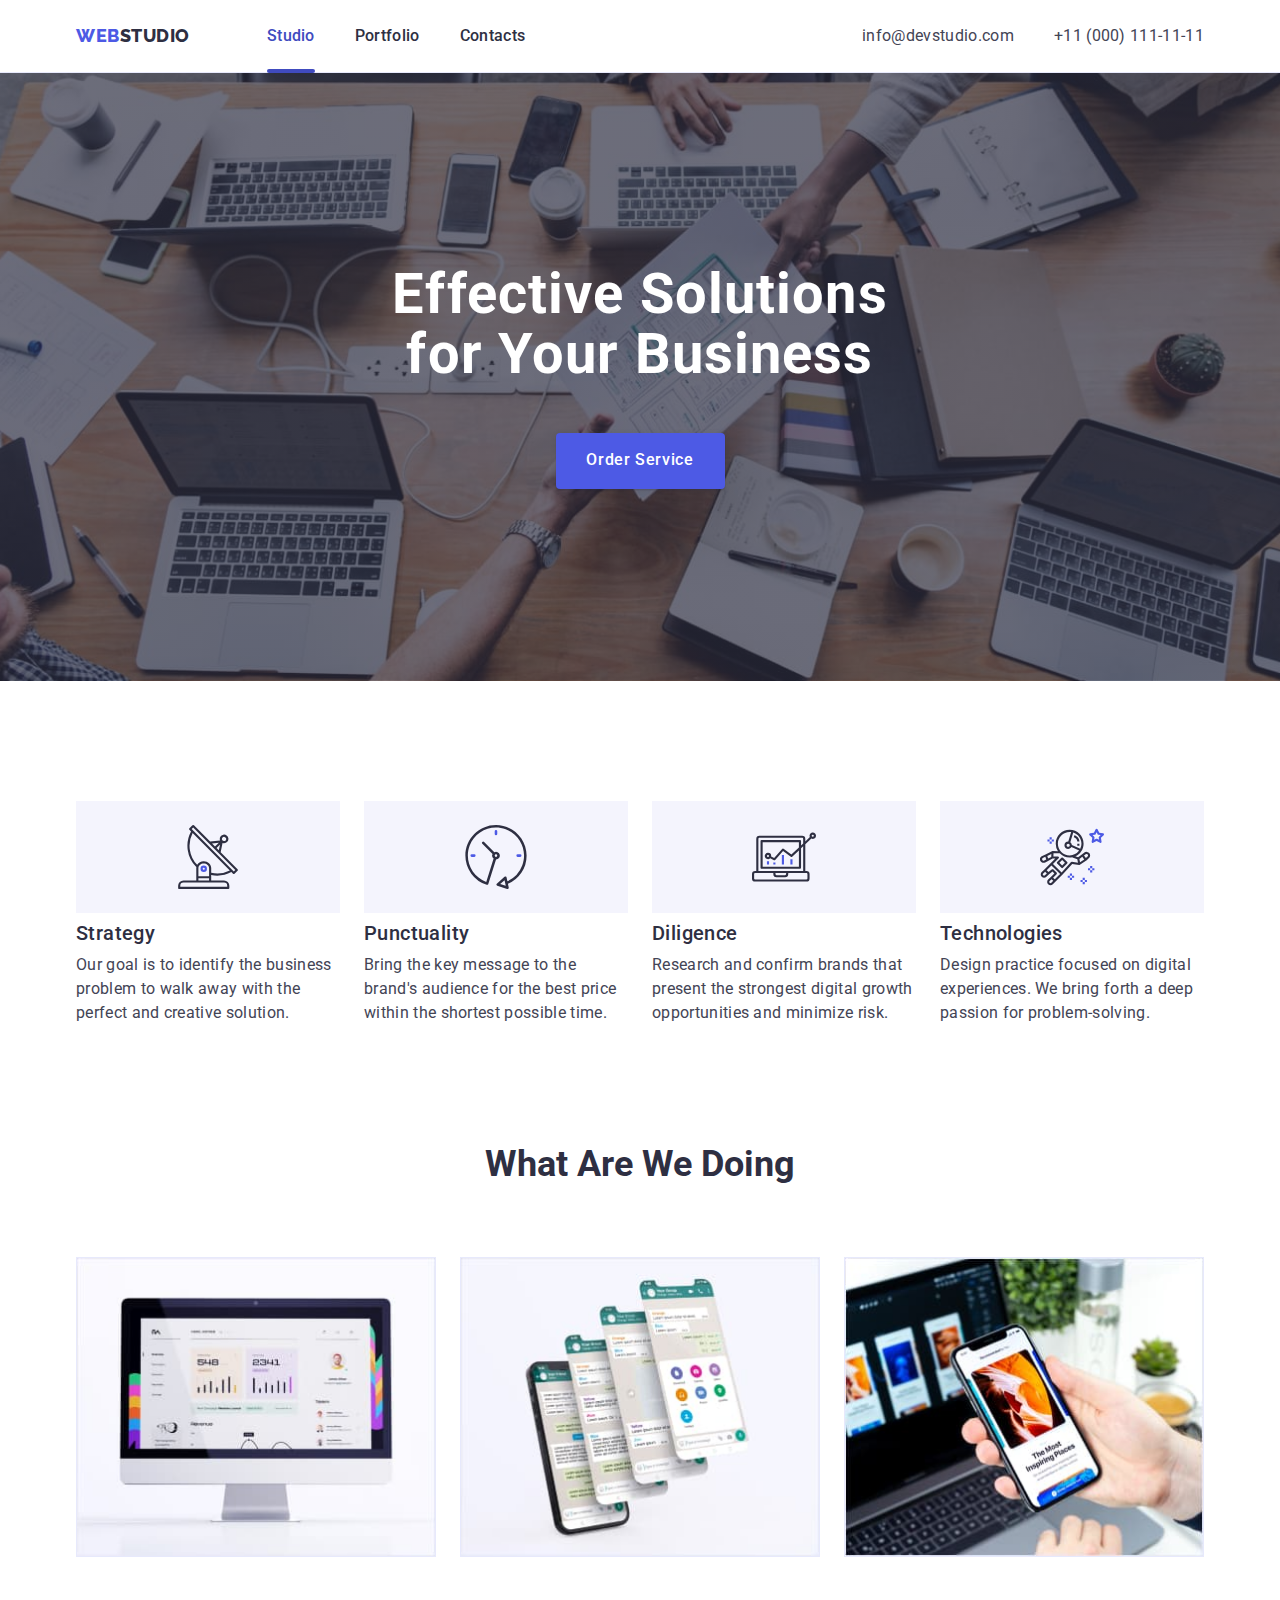
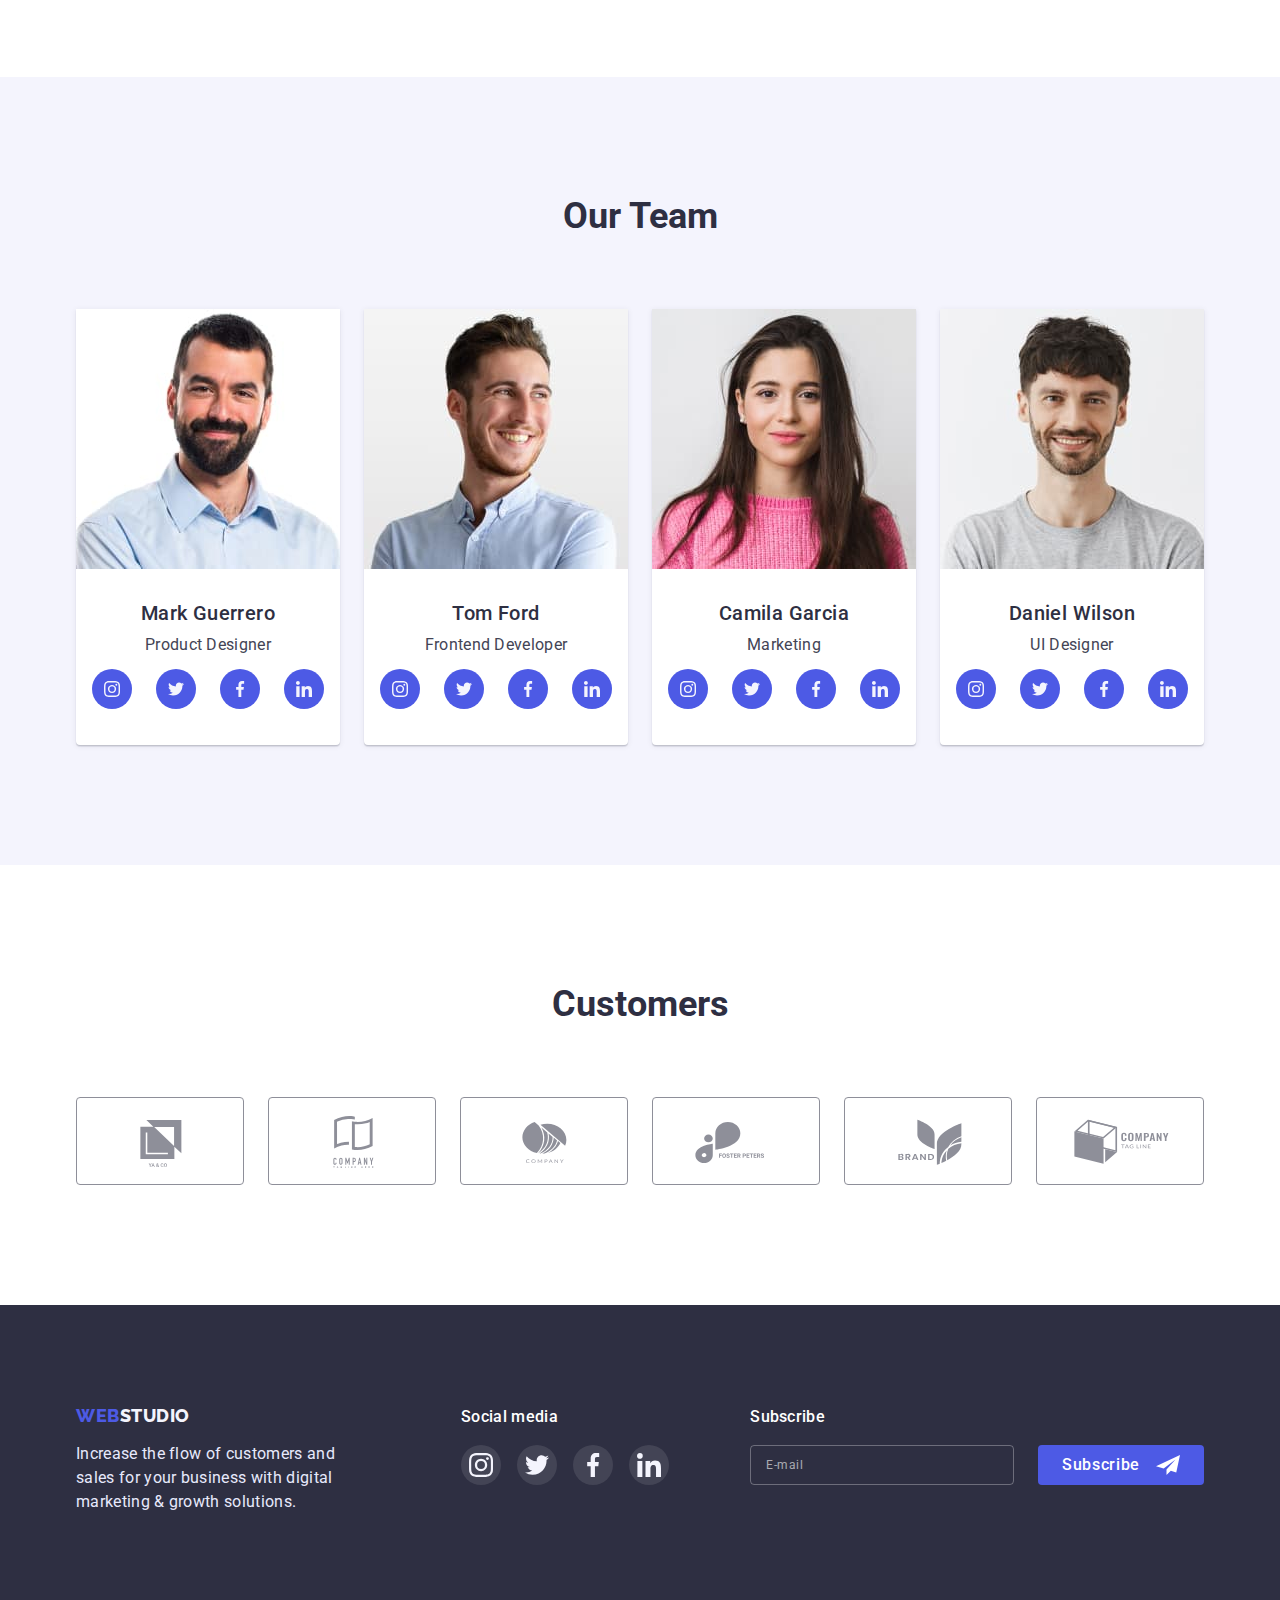
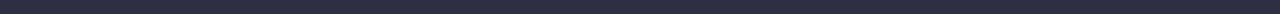
==== index.html @ 6143b308 "Media" ====
<!DOCTYPE html>
<html lang="en">
  <head>
    <meta charset="UTF-8" />
    <meta http-equiv="X-UA-Compatible" content="IE=edge" />
    <meta name="viewport" content="width=device-width, initial-scale=1.0" />
    <title>Web Studio</title>
    <link rel="preconnect" href="https://fonts.googleapis.com" />
    <link rel="preconnect" href="https://fonts.gstatic.com" crossorigin />
    <link
      href="https://fonts.googleapis.com/css2?family=Raleway:wght@800&family=Roboto:wght@400;500;700;900&display=swap"
      rel="stylesheet"
    />
    <link
      rel="stylesheet"
      href="https://cdnjs.cloudflare.com/ajax/libs/modern-normalize/1.1.0/modern-normalize.min.css"
    />
    <link rel="stylesheet" href="./css/styles.css" />
  </head>
  <body>
    <!-- Header -->

    <header class="header-page">
      <div class="container main-nav">
        <nav class="main-nav">
          <a href="./index.html" class="logo"><span>web</span>studio</a>
          <ul class="site-nav list">
            <li class="list-item">
              <a href="./index.html" class="header-link link active">Studio</a>
            </li>
            <li class="list-item">
              <a href="./portfolio.html" class="header-link link">Portfolio</a>
            </li>
            <li class="list-item">
              <a href="" class="header-link link">Contacts</a>
            </li>
          </ul>
        </nav>

        <ul class="contacts list">
          <li class="list-item">
            <a href="mailto:info@devstudio.com" class="contacts-link link">
              info@devstudio.com</a
            >
          </li>
          <li class="list-item">
            <a href="tel:+110001111111" class="contacts-link link"
              >+11 (000) 111-11-11</a
            >
          </li>
        </ul>
      </div>
    </header>

    <!-- Main -->

    <main>
      <!-- Hero -->

      <section class="hero overlay">
        <h1 class="hero-title">Effective Solutions for Your Business</h1>
        <button type="button" class="button primary" data-modal-open>
          Order Service
        </button>
      </section>

      <!-- Benefits -->

      <section class="section">
        <div class="container">
          <h2 class="visually-hidden">Benefits</h2>

          <ul class="card-set list">
            <li class="card-item">
              <div class="benefits-icon">
                <svg width="64" height="64">
                  <use href="./images/icons.svg#icon-antenna"></use>
                </svg>
              </div>
              <h3 class="list-title">Strategy</h3>
              <p class="benefits-text">
                Our goal is to identify the business problem to walk away with
                the perfect and creative solution.
              </p>
            </li>
            <li class="card-item">
              <div class="benefits-icon">
                <svg width="64" height="64">
                  <use href="./images/icons.svg#icon-clock"></use>
                </svg>
              </div>
              <h3 class="list-title">Punctuality</h3>
              <p class="benefits-text">
                Bring the key message to the brand's audience for the best price
                within the shortest possible time.
              </p>
            </li>
            <li class="card-item">
              <div class="benefits-icon">
                <svg width="64" height="64">
                  <use href="./images/icons.svg#icon-diagram"></use>
                </svg>
              </div>
              <h3 class="list-title">Diligence</h3>
              <p class="benefits-text">
                Research and confirm brands that present the strongest digital
                growth opportunities and minimize risk.
              </p>
            </li>
            <li class="card-item">
              <div class="benefits-icon">
                <svg width="64" height="64">
                  <use href="./images/icons.svg#icon-astronaut"></use>
                </svg>
              </div>
              <h3 class="list-title">Technologies</h3>
              <p class="benefits-text">
                Design practice focused on digital experiences. We bring forth a
                deep passion for problem-solving.
              </p>
            </li>
          </ul>
        </div>
      </section>

      <!-- What are we doing -->

      <section class="section no-padding">
        <div class="container">
          <h2 class="section-title">What are we doing</h2>
          <ul class="card-set list">
            <li class="card-item work-item">
              <img src="./images/computer.jpg" alt="computer" width="360" />
            </li>
            <li class="card-item work-item">
              <img src="./images/phone.jpg" alt="phone" width="360" />
            </li>
            <li class="card-item work-item">
              <img
                src="./images/computer-phone.jpg"
                alt="hand are holding the phone"
                width="360"
              />
            </li>
          </ul>
        </div>
      </section>

      <!-- Our team -->

      <section class="section team-background">
        <div class="container">
          <h2 class="section-title">Our Team</h2>

          <ul class="team-list card-set list">
            <li class="team-item card-item">
              <img
                src="./images/mark-guerrero.jpg"
                alt="Product designer Mark Guerrero"
                width="264"
              />
              <div class="team-card-discription">
                <h3 class="list-title">Mark Guerrero</h3>
                <p class="team-text">Product Designer</p>
                <ul class="socials list">
                  <li class="socials-list team-socials-list">
                    <a
                      href=""
                      class="social-link team-socials-link"
                      aria-label="Instagram"
                      rel="noopener noreferrer nofollow"
                      target="_blank"
                    >
                      <svg width="16" height="16">
                        <use href="./images/icons.svg#icon-instagram"></use>
                      </svg>
                    </a>
                  </li>
                  <li class="socials-list team-socials-list">
                    <a
                      href=""
                      class="social-link team-socials-link"
                      aria-label="Twitter"
                      rel="noopener noreferrer nofollow"
                      target="_blank"
                    >
                      <svg width="16" height="16">
                        <use href="./images/icons.svg#icon-twitter"></use>
                      </svg>
                    </a>
                  </li>
                  <li class="socials-list team-socials-list">
                    <a
                      href=""
                      class="social-link team-socials-link"
                      aria-label="Facebook"
                      rel="noopener noreferrer nofollow"
                      target="_blank"
                    >
                      <svg width="16" height="16">
                        <use href="./images/icons.svg#icon-facebook"></use>
                      </svg>
                    </a>
                  </li>
                  <li class="socials-list team-socials-list">
                    <a
                      href=""
                      class="social-link team-socials-link"
                      aria-label="Linkedin"
                      rel="noopener noreferrer nofollow"
                      target="_blank"
                    >
                      <svg width="16" height="16">
                        <use href="./images/icons.svg#icon-linkedin"></use>
                      </svg>
                    </a>
                  </li>
                </ul>
              </div>
            </li>
            <li class="team-item card-item">
              <img
                src="./images/tom-ford.jpg"
                alt="Frontend Developer Tom Ford"
                width="264"
              />
              <div class="team-card-discription">
                <h3 class="list-title">Tom Ford</h3>
                <p class="team-text">Frontend Developer</p>
                <ul class="socials list">
                  <li class="socials-list team-socials-list">
                    <a
                      href=""
                      class="social-link team-socials-link"
                      aria-label="Instagram"
                      rel="noopener noreferrer nofollow"
                      target="_blank"
                    >
                      <svg width="16" height="16">
                        <use href="./images/icons.svg#icon-instagram"></use>
                      </svg>
                    </a>
                  </li>
                  <li class="socials-list team-socials-list">
                    <a
                      href=""
                      class="social-link team-socials-link"
                      aria-label="Twitter"
                      rel="noopener noreferrer nofollow"
                      target="_blank"
                    >
                      <svg width="16" height="16">
                        <use href="./images/icons.svg#icon-twitter"></use>
                      </svg>
                    </a>
                  </li>
                  <li class="socials-list team-socials-list">
                    <a
                      href=""
                      class="social-link team-socials-link"
                      aria-label="Facebook"
                      rel="noopener noreferrer nofollow"
                      target="_blank"
                    >
                      <svg width="16" height="16">
                        <use href="./images/icons.svg#icon-facebook"></use>
                      </svg>
                    </a>
                  </li>
                  <li class="socials-list team-socials-list">
                    <a
                      href=""
                      class="social-link team-socials-link"
                      aria-label="Linkedin"
                      rel="noopener noreferrer nofollow"
                      target="_blank"
                    >
                      <svg width="16" height="16">
                        <use href="./images/icons.svg#icon-linkedin"></use>
                      </svg>
                    </a>
                  </li>
                </ul>
              </div>
            </li>
            <li class="team-item card-item">
              <img
                src="./images/camila-garcia.jpg"
                alt="Marketing Camila Garcia"
                width="264"
              />
              <div class="team-card-discription">
                <h3 class="list-title">Camila Garcia</h3>
                <p class="team-text">Marketing</p>
                <ul class="socials list">
                  <li class="socials-list team-socials-list">
                    <a
                      href=""
                      class="social-link team-socials-link"
                      aria-label="Instagram"
                      rel="noopener noreferrer nofollow"
                      target="_blank"
                    >
                      <svg width="16" height="16">
                        <use href="./images/icons.svg#icon-instagram"></use>
                      </svg>
                    </a>
                  </li>
                  <li class="socials-list team-socials-list">
                    <a
                      href=""
                      class="social-link team-socials-link"
                      aria-label="Twitter"
                      rel="noopener noreferrer nofollow"
                      target="_blank"
                    >
                      <svg width="16" height="16">
                        <use href="./images/icons.svg#icon-twitter"></use>
                      </svg>
                    </a>
                  </li>
                  <li class="socials-list team-socials-list">
                    <a
                      href=""
                      class="social-link team-socials-link"
                      aria-label="Facebook"
                      rel="noopener noreferrer nofollow"
                      target="_blank"
                    >
                      <svg width="16" height="16">
                        <use href="./images/icons.svg#icon-facebook"></use>
                      </svg>
                    </a>
                  </li>
                  <li class="socials-list team-socials-list">
                    <a
                      href=""
                      class="social-link team-socials-link"
                      aria-label="Linkedin"
                      rel="noopener noreferrer nofollow"
                      target="_blank"
                    >
                      <svg width="16" height="16">
                        <use href="./images/icons.svg#icon-linkedin"></use>
                      </svg>
                    </a>
                  </li>
                </ul>
              </div>
            </li>
            <li class="team-item card-item">
              <img
                src="./images/daniel-wilson.jpg"
                alt="UI Designer Daniel Wilson"
                width="264"
              />
              <div class="team-card-discription">
                <h3 class="list-title">Daniel Wilson</h3>
                <p class="team-text">UI Designer</p>
                <ul class="socials list">
                  <li class="socials-list team-socials-list">
                    <a
                      href=""
                      class="social-link team-socials-link"
                      aria-label="Instagram"
                      rel="noopener noreferrer nofollow"
                      target="_blank"
                    >
                      <svg width="16" height="16">
                        <use href="./images/icons.svg#icon-instagram"></use>
                      </svg>
                    </a>
                  </li>
                  <li class="socials-list team-socials-list">
                    <a
                      href=""
                      class="social-link team-socials-link"
                      aria-label="Twitter"
                      rel="noopener noreferrer nofollow"
                      target="_blank"
                    >
                      <svg width="16" height="16">
                        <use href="./images/icons.svg#icon-twitter"></use>
                      </svg>
                    </a>
                  </li>
                  <li class="socials-list team-socials-list">
                    <a
                      href=""
                      class="social-link team-socials-link"
                      aria-label="Facebook"
                      rel="noopener noreferrer nofollow"
                      target="_blank"
                    >
                      <svg width="16" height="16">
                        <use href="./images/icons.svg#icon-facebook"></use>
                      </svg>
                    </a>
                  </li>
                  <li class="socials-list team-socials-list">
                    <a
                      href=""
                      class="social-link team-socials-link"
                      aria-label="Linkedin"
                      rel="noopener noreferrer nofollow"
                      target="_blank"
                    >
                      <svg width="16" height="16">
                        <use href="./images/icons.svg#icon-linkedin"></use>
                      </svg>
                    </a>
                  </li>
                </ul>
              </div>
            </li>
          </ul>
        </div>
      </section>
    </main>

    <!-- Customers -->

    <section class="section">
      <div class="container">
        <h2 class="section-title">Customers</h2>
        <ul class="card-set list">
          <li class="customers-list card-item">
            <a
              href=""
              class="customers-link"
              aria-label="Client1"
              rel="noopener noreferrer nofollow"
              target="_blank"
            >
              <svg width="104" height="56" class="customers-icon">
                <use href="./images/icons.svg#icon-logo1"></use>
              </svg>
            </a>
          </li>
          <li class="customers-list card-item">
            <a
              href=""
              class="customers-link"
              aria-label="Client2"
              rel="noopener noreferrer nofollow"
              target="_blank"
            >
              <svg width="104" height="56" class="customers-icon">
                <use href="./images/icons.svg#icon-logo2"></use>
              </svg>
            </a>
          </li>
          <li class="customers-list card-item">
            <a
              href=""
              class="customers-link"
              aria-label="Client3"
              rel="noopener noreferrer nofollow"
              target="_blank"
            >
              <svg width="104" height="56" class="customers-icon">
                <use href="./images/icons.svg#icon-logo3"></use>
              </svg>
            </a>
          </li>
          <li class="customers-list card-item">
            <a
              href=""
              class="customers-link"
              aria-label="Client4"
              rel="noopener noreferrer nofollow"
              target="_blank"
            >
              <svg width="104" height="56" class="customers-icon">
                <use href="./images/icons.svg#icon-logo4"></use>
              </svg>
            </a>
          </li>
          <li class="customers-list card-item">
            <a
              href=""
              class="customers-link"
              aria-label="Client5"
              rel="noopener noreferrer nofollow"
              target="_blank"
            >
              <svg width="104" height="56" class="customers-icon">
                <use href="./images/icons.svg#icon-logo5"></use>
              </svg>
            </a>
          </li>
          <li class="customers-list card-item">
            <a
              href=""
              class="customers-link"
              aria-label="Client6"
              rel="noopener noreferrer nofollow"
              target="_blank"
            >
              <svg width="104" height="56" class="customers-icon">
                <use href="./images/icons.svg#icon-logo6"></use>
              </svg>
            </a>
          </li>
        </ul>
      </div>
    </section>

    <!-- Footer -->
    <footer class="footer background">
      <div class="container footer-container">
        <div class="footer-logo">
          <a href="./index.html" class="logo"><span>web</span>studio</a>

          <p class="footer-logo-text">
            Increase the flow of customers and sales for your business with
            digital marketing &amp; growth solutions.
          </p>
        </div>
        <div class="footer-socials">
          <p class="footer-title">Social media</p>
          <ul class="socials list">
            <li class="footer-socials-list">
              <a
                href=""
                class="social-link footer-socials-link"
                aria-label="Instagram"
                rel="noopener noreferrer nofollow"
                target="_blank"
              >
                <svg width="24" height="24">
                  <use href="./images/icons.svg#icon-instagram"></use>
                </svg>
              </a>
            </li>
            <li class="footer-socials-list">
              <a
                href=""
                class="social-link footer-socials-link"
                aria-label="Twitter"
                rel="noopener noreferrer nofollow"
                target="_blank"
              >
                <svg width="24" height="24">
                  <use href="./images/icons.svg#icon-twitter"></use>
                </svg>
              </a>
            </li>
            <li class="footer-socials-list">
              <a
                href=""
                class="social-link footer-socials-link"
                aria-label="Facebook"
                rel="noopener noreferrer nofollow"
                target="_blank"
              >
                <svg width="24" height="24">
                  <use href="./images/icons.svg#icon-facebook"></use>
                </svg>
              </a>
            </li>
            <li class="footer-socials-list">
              <a
                href=""
                class="social-link footer-socials-link"
                aria-label="Linkedin"
                rel="noopener noreferrer nofollow"
                target="_blank"
              >
                <svg width="24" height="24">
                  <use href="./images/icons.svg#icon-linkedin"></use>
                </svg>
              </a>
            </li>
          </ul>
        </div>

        <form class="footer-form" autocomplete="off">
          <p class="footer-title">Subscribe</p>

          <div class="footer-form-wrap">
            <label class="footer-form-label">
              <input
                type="email"
                name="user_email"
                class="footer-form-input"
                required
                placeholder=" "
              />
              <span class="footer-form-desc">E-mail</span>
            </label>

            <button type="submit" class="footer-form-btn button">
              Subscribe
              <svg class="footer-form-btn-icon" width="24" height="24">
                <use href="./images/icons.svg#icon-plane"></use>
              </svg>
            </button>
          </div>
        </form>
      </div>
    </footer>

    <!-- Backdrop -->
    <div class="backdrop is-hidden" data-modal>
      <div class="modal">
        <button type="button" class="close-btn" data-modal-close>
          <svg class="close-btn-icon" width="8" height="8">
            <use href="./images/icons.svg#icon-close-btn"></use>
          </svg>
        </button>
        <form class="modal-form" autocomplete="off">
          <p class="modal-form-text">
            Leave your contacts and we will call you back
          </p>

          <label class="modal-form-field">
            <span class="modal-form-input-label">Name</span>
            <span class="modal-form-input-wrap">
              <input
                type="text"
                name="user_name"
                class="modal-form-input"
                required
                minlength="2"
              />
              <svg class="modal-form-input-icon" width="18" height="18">
                <use href="./images/icons.svg#icon-person"></use>
              </svg>
            </span>
          </label>

          <label class="modal-form-field">
            <span class="modal-form-input-label">Phone</span>
            <span class="modal-form-input-wrap">
              <input
                type="tel"
                name="user_phone"
                class="modal-form-input"
                required
                pattern="[0-9]{3}-[0-9]{3}-[0-9]{2}-[0-9]{2}"
                title="xxx-xxx-xx-xx"
              />
              <svg class="modal-form-input-icon" width="18" height="24">
                <use href="./images/icons.svg#icon-phone"></use>
              </svg>
            </span>
          </label>

          <label class="modal-form-field">
            <span class="modal-form-input-label">Email</span>
            <span class="modal-form-input-wrap">
              <input
                type="email"
                name="user_email"
                class="modal-form-input"
                required
              />
              <svg class="modal-form-input-icon" width="18" height="24">
                <use href="./images/icons.svg#icon-mail"></use>
              </svg>
            </span>
          </label>

          <label class="modal-form-field">
            <span class="modal-form-input-label">Comment</span>
            <textarea
              name="user_message"
              class="modal-form-message"
              placeholder="Text input"
            ></textarea>
          </label>

          <div class="modal-form-checkbox-wrap">
            <input
              id="user-policy"
              type="checkbox"
              name="user_policy"
              class="modal-form-checkbox visually-hidden"
            />
            <label for="user-policy" class="modal-form-checkbox-label">
              <span class="checkbox-icon-wrap">
                <svg class="checkbox-icon" width="16px" height="16px">
                  <use href="./images/icons.svg#icon-check-mark"></use>
                </svg>
              </span>
              <span class="privacy-text">
                I accept the terms and conditions of the&nbsp;<a
                  href=""
                  class="privacy-link"
                  rel="noopener noreferrer nofollow"
                  target="_blank"
                  >Privacy Policy</a
                >
              </span>
            </label>
          </div>

          <button type="submit" class="modal-form-btn button primary">
            Send
          </button>
        </form>
      </div>
    </div>
    <script src="./js/modal.js"></script>
  </body>
</html>
---- css/styles.css ----
:root {
  --primary-text-color: #434455;
  --navy-blue: #2e2f42;
  --primary-brand: #4d5ae5;
  --color-white: #ffffff;
  --accent-cornflover: #e7e9fc;
  --light-cloud: #f4f4fd;
  --primary-button-hover: #404bbf;
  --color-gray: #8e8f99;
  --card-set-gap: 24px;
  --duration: 250ms;
  --timing-function: cubic-bezier(0.4, 0, 0.2, 1);
}

body {
  color: var(--primary-text-color);
  background-color: var(--color-white);

  font-family: "Roboto", sans-serif;
  font-size: 16px;
  font-weight: 400;
}

/* ----------------Utilities----------------- */

h1,
h2,
h3,
h4,
h5,
h6,
p {
  margin: 0;
}

ul,
ol {
  margin: 0;
  padding-left: 0;
}

img {
  display: block;
  max-width: 100%;
}

.container {
  margin-left: auto;
  margin-right: auto;
  width: 1158px;
  padding-left: 15px;
  padding-right: 15px;
}

.list {
  list-style: none;
}

.visually-hidden {
  position: absolute;
  white-space: nowrap;
  width: 1px;
  height: 1px;
  overflow: hidden;
  border: 0;
  padding: 0;
  clip: rect(0 0 0 0);
  clip-path: inset(50%);
  margin: -1px;
}

.section.no-padding {
  padding-top: 0;
}

.card-set {
  display: flex;
  flex-wrap: wrap;
  margin-left: calc(-1 * var(--card-set-gap));
  margin-top: calc(-1 * var(--card-set-gap));
}

.card-item {
  flex-basis: calc(100% / 4 - var(--card-set-gap));
  margin-left: var(--card-set-gap);
  margin-top: var(--card-set-gap);
}

/* --------------------Button------------------- */

.button {
  color: var(--primary-text-color);
  border: 0;
  border-radius: 4px;

  cursor: pointer;
  font-family: inherit;
  font-size: 16px;
  font-weight: 500;
  line-height: 1.5;
  letter-spacing: 0.04em;
}

.button.primary {
  width: 169px;
  height: 56px;

  color: var(--color-white);
  background-color: var(--primary-brand);
  box-shadow: 0px 1px 6px rgba(46, 47, 66, 0.08),
    0px 1px 1px rgba(46, 47, 66, 0.16), 0px 2px 1px rgba(46, 47, 66, 0.08);

  line-height: 1.18;

  transition: background-color var(--duration) var(--timing-function),
    box-shadow var(--duration) var(--timing-function);
}

.button.primary:hover,
.button.primary:focus {
  background-color: var(--primary-button-hover);
  box-shadow: 0px 4px 4px rgba(0, 0, 0, 0.15);
}

.button.secondary {
  padding: 12px var(--card-set-gap);
  border: 1px solid var(--accent-cornflover);

  color: var(--primary-brand);
  background-color: var(--light-cloud);

  transition-property: border, color, background-color, box-shadow;
  transition-duration: var(--duration);
  transition-timing-function: var(--timing-function);
}

.button.secondary:hover,
.button.secondary:focus {
  border: 1px solid transparent;

  color: var(--color-white);
  background-color: var(--primary-brand);
  box-shadow: 0px 3px 1px rgba(0, 0, 0, 0.1), 0px 2px 1px rgba(0, 0, 0, 0.08),
    0px 2px 2px rgba(0, 0, 0, 0.12);
}

/* -------------------Backdrop / modal--------------------- */

.backdrop.is-hidden {
  opacity: 0;
  pointer-events: none;
  visibility: hidden;
}

.backdrop {
  position: fixed;
  top: 0;
  left: 0;
  width: 100%;
  height: 100%;
  background-color: rgba(46, 47, 66, 0.4);

  opacity: 1;
  transition: opacity var(--duration) var(--timing-function),
    visibility var(--duration) var(--timing-function);
}

.backdrop.is-hidden .modal {
  transform: translate(-50%, -50%) scale(0.8);
}

.modal {
  position: absolute;
  top: 50%;
  left: 50%;

  width: 408px;
  min-height: 584px;
  padding: 72px 24px 24px 24px;

  background: #fcfcfc;
  box-shadow: 0px 1px 1px rgba(0, 0, 0, 0.14), 0px 1px 3px rgba(0, 0, 0, 0.12),
    0px 2px 1px rgba(0, 0, 0, 0.2);
  border-radius: 4px;

  transform: translate(-50%, -50%) scale(1);
  transition: transform var(--duration) var(--timing-function);
}

.close-btn {
  position: absolute;
  top: 24px;
  right: 24px;
  display: flex;
  justify-content: center;
  align-items: center;
  width: 24px;
  height: 24px;
  padding: 0;
  border-radius: 50%;
  background-color: var(--accent-cornflover);
  border: 1px solid rgba(0, 0, 0, 0.1);
  cursor: pointer;

  transition: border-color var(--duration) var(--timing-function),
    background-color var(--duration) var(--timing-function);
}

.close-btn:active,
.close-btn:hover,
.close-btn:focus {
  border-color: var(--primary-button-hover);
  background-color: var(--primary-button-hover);
}

.close-btn:active .close-btn-icon,
.close-btn:hover .close-btn-icon,
.close-btn:focus .close-btn-icon {
  fill: var(--color-white);
}

/* ----------------Modal Form---------------------- */

.modal-form {
  display: flex;
  flex-direction: column;
}

.modal-form-text {
  font-weight: 500;
  line-height: 1.5;
  text-align: center;
  letter-spacing: 0.02em;
  color: var(--navy-blue);
  margin-bottom: 14px;
}

.modal-form-field {
  margin-bottom: 8px;
}

.modal-form-field:last-of-type {
  margin-bottom: 16px;
}

.modal-form-input-label {
  display: block;
  margin-bottom: 4px;

  font-size: 12px;
  line-height: 1.33;
  letter-spacing: 0.04em;
  color: var(--color-gray);
}

.modal-form-input-wrap {
  position: relative;
  display: block;
}

.modal-form-input {
  width: 100%;
  height: 40px;
  font-size: 12px;
  border: 1px solid rgba(33, 33, 33, 0.2);
  color: var(--primary-text-color);
  border-radius: 4px;
  padding-left: 38px;
  padding-right: 19px;
  outline: none;

  transition: border-color var(--duration) var(--timing-function);
}

.modal-form-input:focus {
  border-color: var(--primary-brand);
}

.modal-form-input-icon {
  position: absolute;
  top: 50%;
  left: 19px;
  transform: translateY(-50%);
  fill: var(--navy-blue);

  transition: fill var(--duration) var(--timing-function);
}

.modal-form-input:focus + .modal-form-input-icon {
  fill: var(--primary-brand);
}

.modal-form-message {
  resize: none;
  width: 100%;
  height: 120px;
  font-size: 12px;
  border: 1px solid rgba(33, 33, 33, 0.2);
  border-radius: 4px;
  padding: 8px 16px;
  outline: none;

  transition: border-color var(--duration) var(--timing-function);
}

.modal-form-message:focus {
  border-color: var(--primary-brand);
}

.modal-form-message::placeholder {
  font-size: 12px;
  line-height: 1.33;
  letter-spacing: 0.04em;
  color: rgba(117, 117, 117, 0.5);
}

.modal-form-message:focus::placeholder {
  opacity: 0;
}

.modal-form-checkbox-wrap {
  display: flex;
  align-items: center;
  gap: 6px;

  margin-bottom: 24px;
}

.modal-form-checkbox-label {
  display: flex;
  align-items: center;
  gap: 8px;
}

.modal-form-checkbox:checked + .modal-form-checkbox-label .checkbox-icon {
  opacity: 1;
}

.checkbox-icon-wrap {
  position: relative;
  width: 16px;
  height: 16px;

  display: inline-block;
  border: 1.25px solid #2e2f42;
  border-radius: 2px;
}

.checkbox-icon {
  position: absolute;
  top: 50%;
  left: 50%;
  transform: translate(-50%, -50%);
  cursor: pointer;
  opacity: 0;
  transition: opacity var(--duration) var(--timing-function);
}

.privacy-text {
  font-size: 12px;
  line-height: 1.33;
  letter-spacing: 0.04em;
  color: #757575;
}

.privacy-link {
  color: var(--primary-brand);
}

.modal-form-btn {
  margin: 0 auto;
}

/* ----------------Header--------------------- */

.header-page {
  border-bottom: 1px solid #e7e9fc;
  box-shadow: 0px 2px 1px rgba(46, 47, 66, 0.08),
    0px 1px 1px rgba(46, 47, 66, 0.16), 0px 1px 6px rgba(46, 47, 66, 0.08);
}

.logo {
  margin-right: 77px;

  color: var(--navy-blue);
  font-family: "Raleway", sans-serif;
  font-size: 18px;
  font-weight: 800;
  line-height: 1.33;
  letter-spacing: 0.03em;
  text-transform: uppercase;
  text-decoration: none;
}

.logo span {
  color: var(--primary-brand);
}

/* --------------------Site nav------------------- */

.main-nav {
  display: flex;
  align-items: center;
}

.site-nav {
  display: flex;
}

.list-item:not(:last-child) {
  margin-right: 40px;
}

.header-link {
  display: block;
  padding-top: var(--card-set-gap);
  padding-bottom: var(--card-set-gap);

  color: var(--navy-blue);
  font-weight: 500;
  text-decoration: none;
  line-height: 1.5;
  letter-spacing: 0.02em;

  transition: color var(--duration) var(--timing-function);
}

.header-link.active {
  position: relative;
  color: var(--primary-button-hover);
}

.header-link.active::after {
  content: "";
  display: block;
  position: absolute;
  left: 0;
  bottom: -1px;
  width: 100%;
  height: 4px;
  background: var(--primary-button-hover);
  border-radius: 2px;
}

.header-link:hover,
.header-link:focus {
  color: var(--primary-button-hover);
}

.contacts {
  display: flex;
  margin-left: auto;
}

.contacts-link {
  color: var(--primary-text-color);
  text-decoration: none;
  line-height: 1.5;
  letter-spacing: 0.02em;

  transition: color var(--duration) var(--timing-function);
}

.contacts-link:hover,
.contacts-link:focus {
  color: var(--primary-button-hover);
}

/* ---------------Main-------------------- */

/* ---------------Hero------------------ */

.overlay {
  margin-left: auto;
  margin-right: auto;
  max-width: 1440px;
  background-image: linear-gradient(
      to right,
      rgba(46, 47, 66, 0.7),
      rgba(46, 47, 66, 0.7)
    ),
    url(../images/people-office.jpg);
  background-size: cover;
  background-position: center;
}

.hero {
  text-align: center;
  padding-top: 192px;
  padding-bottom: 192px;
}

.hero-title {
  margin-bottom: 48px;
  margin-left: auto;
  margin-right: auto;

  color: var(--color-white);
  font-weight: 700;
  width: 496px;
  font-size: 56px;
  line-height: 1.07;
  letter-spacing: 0.02em;
}

/* ----------------Section--------------- */

.section {
  padding-top: 120px;
  padding-bottom: 120px;
}

.section-title {
  margin-bottom: 72px;

  color: var(--navy-blue);
  font-weight: 700;
  font-size: 36px;
  line-height: 1.11;
  text-align: center;
  text-transform: capitalize;
}

.list-title {
  margin-bottom: 8px;

  color: var(--navy-blue);
  font-weight: 500;
  font-size: 20px;
  line-height: 1.2;
  letter-spacing: 0.02em;
}

/* -----------------Benefits--------------- */

.benefits-icon {
  display: flex;
  justify-content: center;
  align-items: center;
  margin-bottom: 8px;

  background-color: var(--light-cloud);
  max-width: 100%;
  height: 112px;
}

.benefits-text {
  line-height: 1.5;
  letter-spacing: 0.02em;
}

/* --------------What are we doing---------------- */

.work-item {
  flex-basis: calc(100% / 3 - var(--card-set-gap));
  border: 1px solid #e7e9fc;
}

/* ---------------------Our team--------------------- */

.team-background {
  background-color: var(--light-cloud);
}

.team-item {
  box-shadow: 0px 1px 6px rgba(46, 47, 66, 0.08),
    0px 1px 1px rgba(46, 47, 66, 0.16), 0px 2px 1px rgba(46, 47, 66, 0.08);
  border-radius: 0px 0px 4px 4px;
  background-color: var(--color-white);
}

.team-card-discription {
  padding-top: 32px;
  padding-bottom: 36px;
  text-align: center;
}

.team-text {
  margin-bottom: 12px;
  line-height: 1.5;
  letter-spacing: 0.02em;
}

.socials {
  display: flex;
  justify-content: center;
}

.socials-list:not(:last-child) {
  margin-right: var(--card-set-gap);
}

.social-link {
  display: flex;
  justify-content: center;
  align-items: center;
  width: 40px;
  height: 40px;
  border-radius: 50%;
}

.team-socials-link {
  background-color: var(--primary-brand);

  transition: background-color var(--duration) var(--timing-function);
}

.team-socials-link:hover,
.team-socials-link:focus {
  background-color: var(--primary-button-hover);
}

/* -----------------Customers---------------- */

.customers-list {
  flex-basis: calc(100% / 6 - var(--card-set-gap));
}

.customers-link {
  display: flex;
  justify-content: center;
  align-items: center;
  height: 88px;
  border: 1px solid var(--color-gray);
  border-radius: 4px;
  color: var(--color-gray);

  transition: border-color var(--duration) var(--timing-function);
}

.customers-icon {
  fill: currentColor;

  transition: fill var(--duration) var(--timing-function);
}

.customers-link:hover,
.customers-link:focus {
  border-color: var(--primary-brand);
}

.customers-link:hover .customers-icon,
.customers-link:focus .customers-icon {
  fill: var(--primary-brand);
}

/* ----------------Footer-------------------- */

.footer {
  padding-top: 100px;
  padding-bottom: 100px;
}

.footer-container {
  display: flex;
  justify-content: space-between;
}

.footer.background {
  background-color: var(--navy-blue);
}

.footer .logo {
  display: inline-block;
  margin-bottom: 16px;
  margin-right: 0;

  color: var(--light-cloud);
  line-height: 1.17;
  text-decoration: none;
}

.footer-logo-text {
  color: var(--accent-cornflover);
  width: 264px;
  line-height: 1.5;
  letter-spacing: 0.02em;
}

/* --------------Footer social media---------------- */

.footer-socials {
  margin-right: 80px;
}

.footer-logo {
  margin-right: 120px;
}

.footer-title {
  font-weight: 500;
  line-height: 1.5;
  letter-spacing: 0.02em;
  color: var(--color-white);
  margin-bottom: 16px;
}

.footer-socials-list:not(:last-child) {
  margin-right: 16px;
}

.footer-socials-link {
  background-color: rgba(255, 255, 255, 0.1);

  transition: background-color var(--duration) var(--timing-function);
}

.footer-socials-link:hover,
.footer-socials-link:focus {
  background-color: #31d0aa;
}

/* ---------------Footer form-------------- */

.footer-form-wrap {
  display: flex;
  gap: var(--card-set-gap);
}

.footer-form-input {
  width: 264px;
  height: 40px;
  font-size: 12px;
  padding: 8px 16px;
  border: 1px solid rgba(255, 255, 255, 0.3);
  background-color: transparent;
  border-radius: 4px;
  color: var(--color-white);
}

.footer-form-label {
  position: relative;
}

.footer-form-desc {
  position: absolute;
  top: 50%;
  left: 16px;
  transform: translateY(-50%);
  font-size: 12px;
  line-height: 2;
  letter-spacing: 0.04em;
  color: rgba(255, 255, 255, 0.6);
  cursor: text;

  transition: opacity var(--duration) var(--timing-function);
}

.footer-form-input:focus + .footer-form-desc,
.footer-form-input:not(:placeholder-shown) + .footer-form-desc {
  opacity: 0;
}

.footer-form-btn {
  display: flex;
  align-items: center;
  gap: 16px;

  background-color: var(--primary-brand);
  color: var(--color-white);
  padding: 8px 24px;
}

/* ------------------Portfolio--------------------- */

.portfolio-section {
  padding-top: 96px;
  padding-bottom: 120px;
}

/* -----------------------Filters------------------ */

.filters {
  display: flex;
  justify-content: center;
  margin-bottom: 72px;
}

.filters-item:not(:last-child) {
  margin-right: var(--card-set-gap);
}

/* --------------------Portfolio cards-------------- */

.portfolio-card-item {
  flex-basis: calc(100% / 3 - var(--card-set-gap));
}

.card-discription {
  padding-top: 32px;
  padding-bottom: 32px;
  padding-left: 16px;
  padding-right: 16px;
}

.portfolio-card-text {
  line-height: 1.5;
  letter-spacing: 0.02em;
}

.portfolio-card-link {
  display: block;
  color: var(--primary-text-color);
  text-decoration: none;
  box-shadow: 0px 1px 6px rgba(46, 47, 66, 0.08);

  transition: box-shadow var(--duration) var(--timing-function);
}

.portfolio-card-link:hover,
.portfolio-card-link:focus {
  box-shadow: 0px 1px 6px rgba(46, 47, 66, 0.08),
    0px 1px 1px rgba(46, 47, 66, 0.16), 0px 2px 1px rgba(46, 47, 66, 0.08);
}

/* -----------------Card overlay------------------ */

.portfolio-thumb {
  position: relative;
  overflow: hidden;
}

.portfolio-thumb-text {
  line-height: 1.5;
  letter-spacing: 0.02em;
  color: var(--light-cloud);
}

.product-overlay {
  position: absolute;
  top: 0;
  left: 0;

  width: 100%;
  height: 100%;
  padding-top: 40px;
  padding-left: 32px;
  padding-right: 32px;

  background-color: var(--primary-brand);

  transform: translateY(100%);
  transition: transform var(--duration) var(--timing-function);
}

.portfolio-card-link:hover .product-overlay,
.portfolio-card-link:focus .product-overlay {
  transform: translateY(0);
}

/* ------------------MEDIA-------------------- */
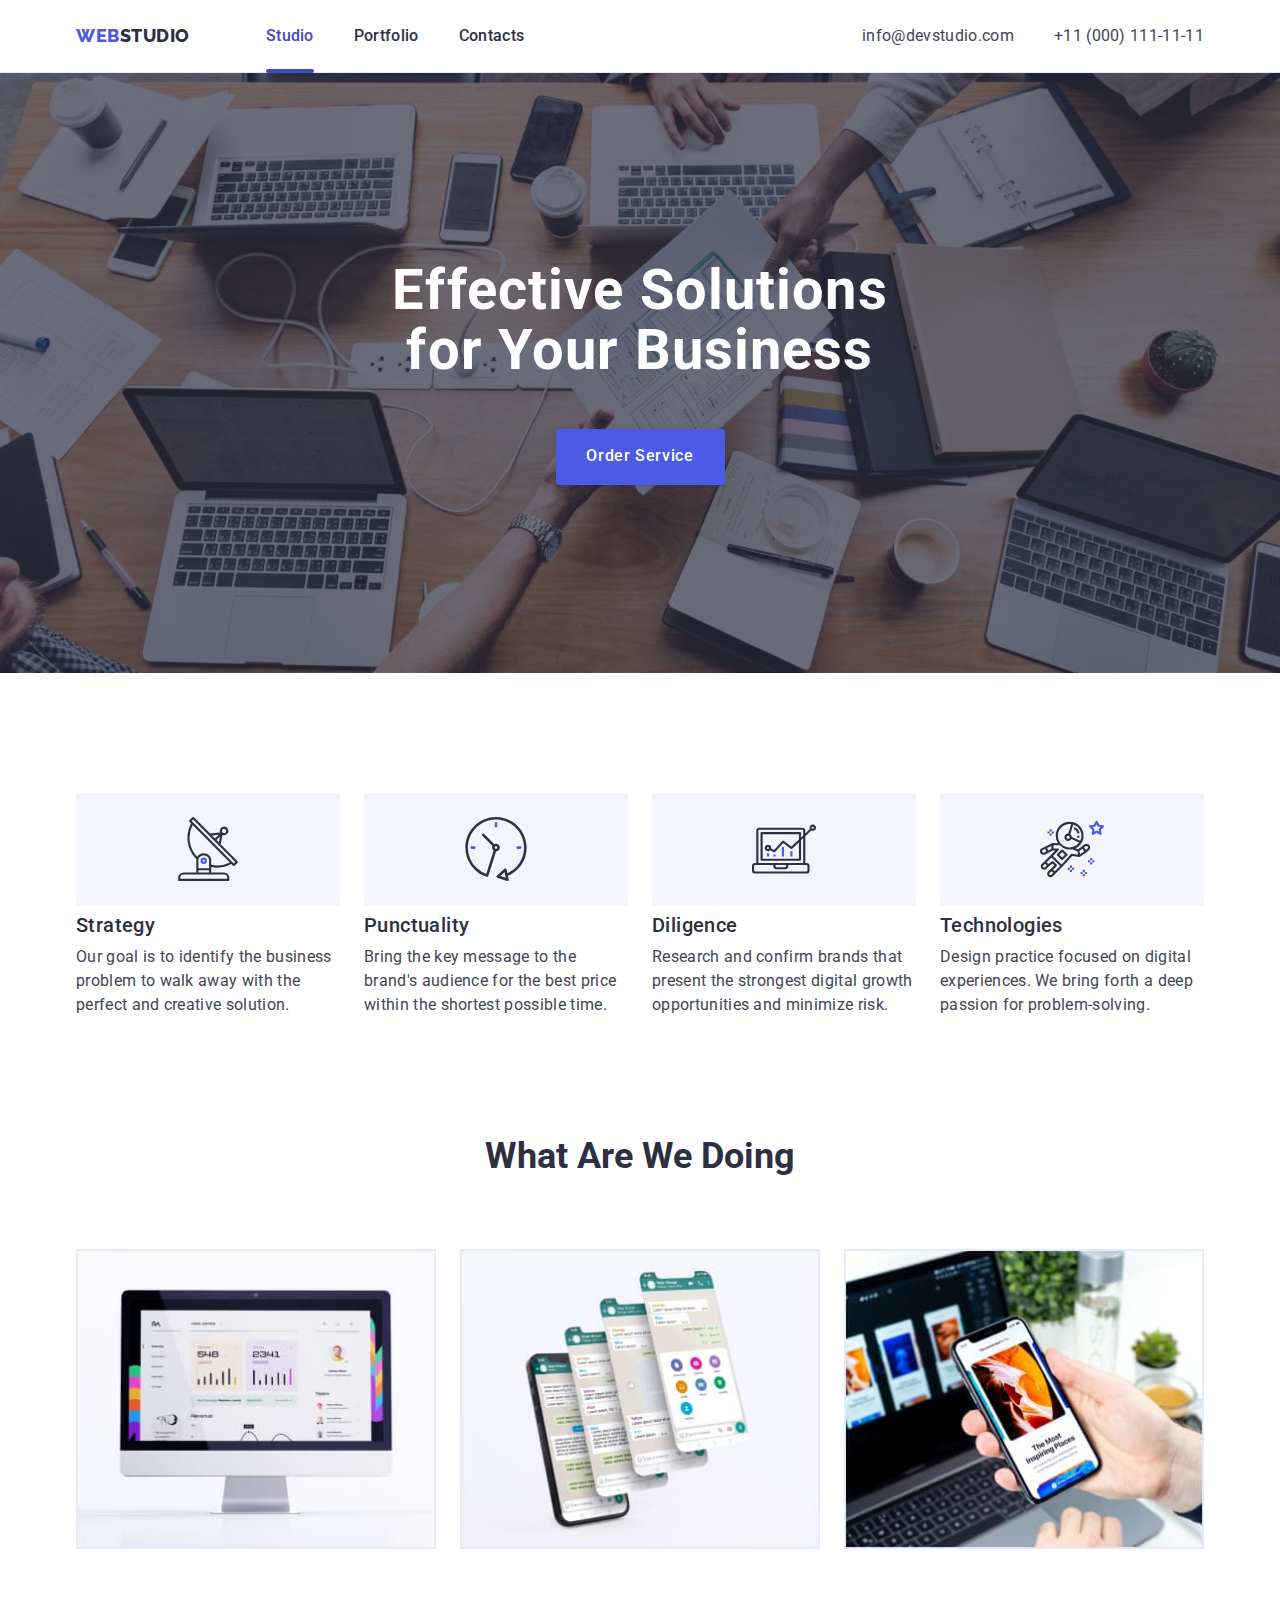
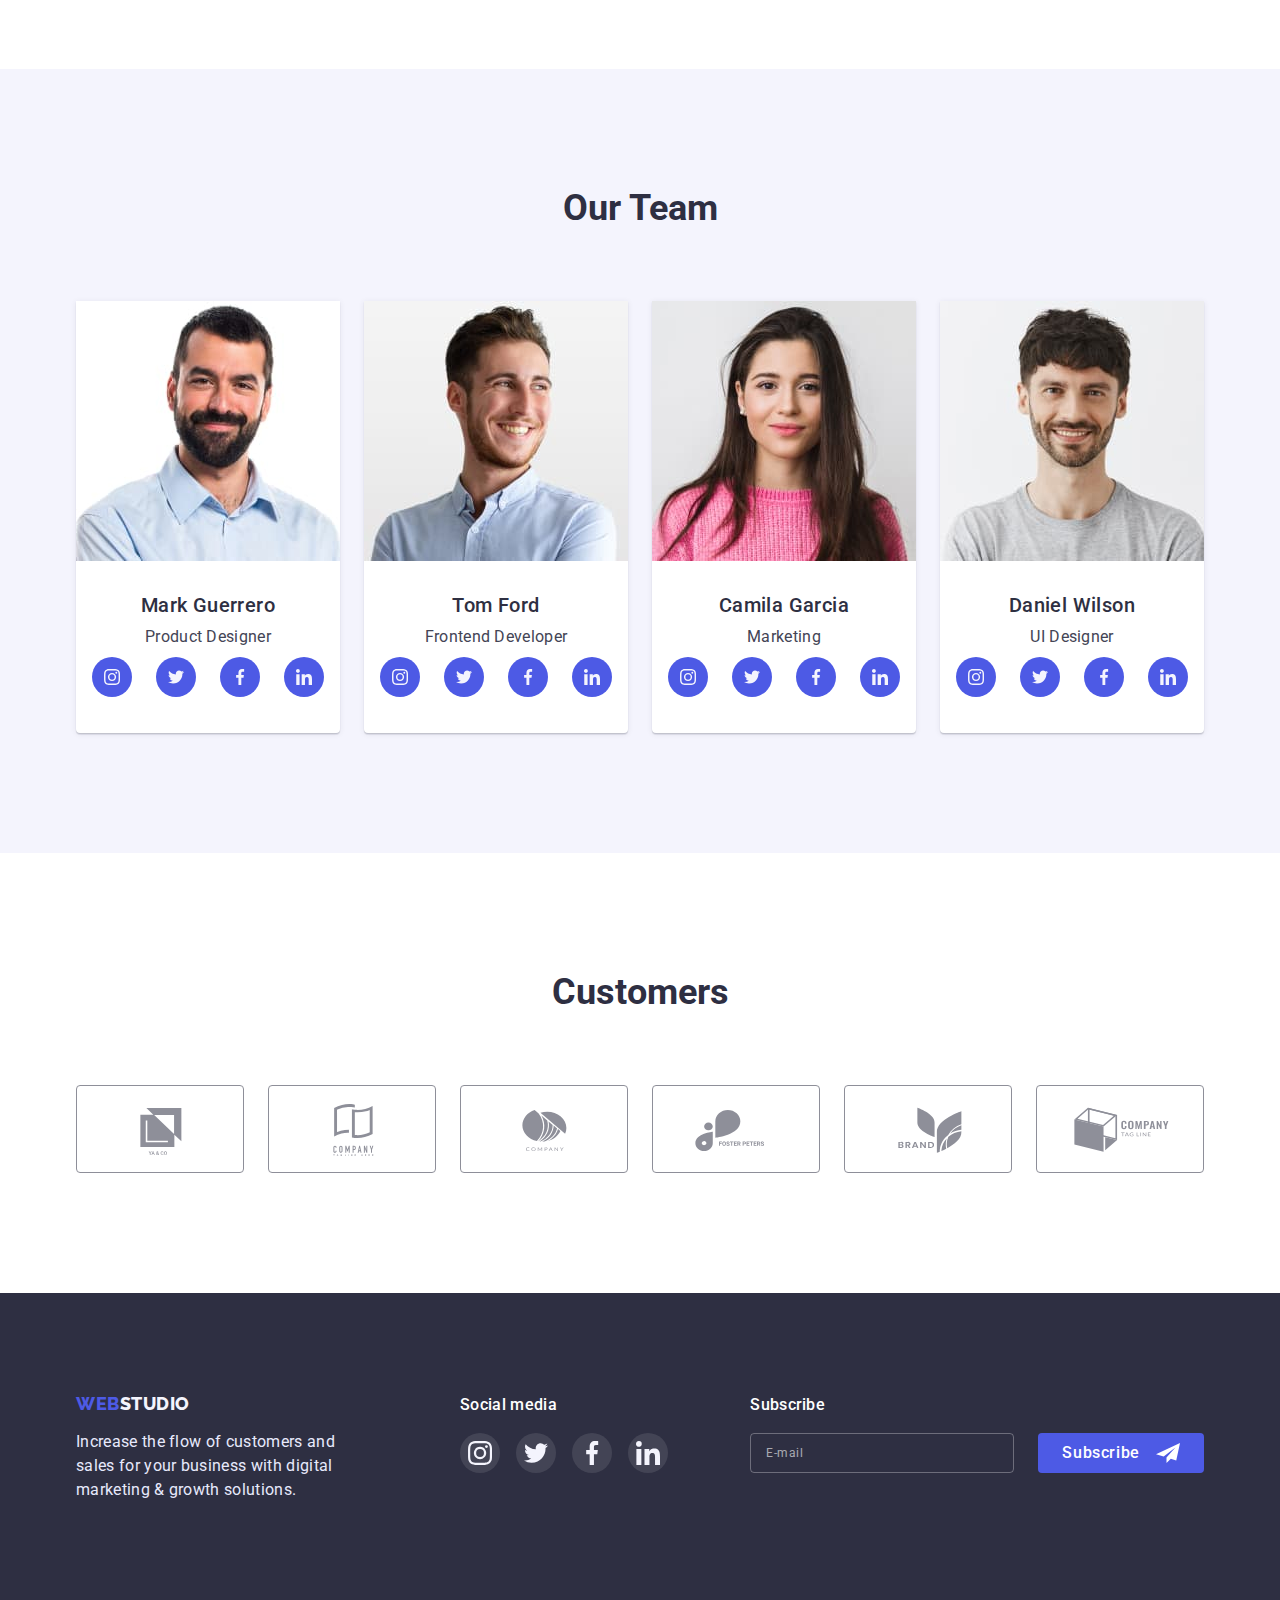
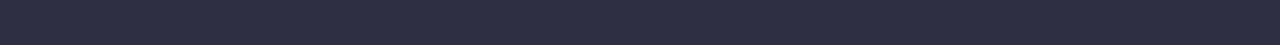
==== commit b02a5c62: "Adaptation" ====
--- a/index.html
+++ b/index.html
@@ -21,9 +21,9 @@
     <!-- Header -->
 
     <header class="header-page">
-      <div class="container main-nav">
+      <div class="container header-container">
         <nav class="main-nav">
-          <a href="./index.html" class="logo"><span>web</span>studio</a>
+          <a href="./index.html" class="logo link"><span>web</span>studio</a>
           <ul class="site-nav list">
             <li class="list-item">
               <a href="./index.html" class="header-link link active">Studio</a>
@@ -36,20 +36,118 @@
             </li>
           </ul>
         </nav>
-
+        <button type="button" class="mobile-menu-open" data-menu-open>
+          <svg class="menu-hamburger" width="32" height="22">
+            <use href="./images/icons.svg#icon-menu-hamburger"></use>
+          </svg>
+        </button>
         <ul class="contacts list">
-          <li class="list-item">
+          <li class="contacts-item">
             <a href="mailto:info@devstudio.com" class="contacts-link link">
               info@devstudio.com</a
             >
           </li>
-          <li class="list-item">
+          <li class="contacts-item">
             <a href="tel:+110001111111" class="contacts-link link"
               >+11 (000) 111-11-11</a
             >
           </li>
         </ul>
       </div>
+
+      <!------------------Mobile-menu--------------- -->
+      <div class="mobile-menu" data-menu>
+        <div class="mobile-menu-container">
+          <button type="button" class="close-btn" data-menu-close>
+            <svg class="close-btn-icon" width="8" height="8">
+              <use href="./images/icons.svg#icon-close-btn"></use>
+            </svg>
+          </button>
+          <nav class="mobile-menu-nav">
+            <ul class="mobile-menu-list list">
+              <li class="mobile-menu-item">
+                <a href="./index.html" class="mobile-menu-link link active"
+                  >Studio</a
+                >
+              </li>
+              <li class="mobile-menu-item">
+                <a href="./portfolio.html" class="mobile-menu-link link"
+                  >Portfolio</a
+                >
+              </li>
+              <li class="mobile-menu-item">
+                <a href="" class="mobile-menu-link link">Contacts</a>
+              </li>
+            </ul>
+          </nav>
+          <ul class="mobile-menu-contacts list">
+            <li class="mobile-menu-contacts-item">
+              <a href="tel:+110001111111" class="mobile-menu-tel link"
+                >+11 (000) 111-11-11</a
+              >
+            </li>
+            <li class="mobile-menu-contacts-item">
+              <a href="mailto:info@devstudio.com" class="mobile-menu-mail link">
+                info@devstudio.com</a
+              >
+            </li>
+          </ul>
+          <ul class="mobile-menu-socials list">
+            <li class="mobile-menu-socials-list">
+              <a
+                href=""
+                class="social-link icon-social-link"
+                aria-label="Instagram"
+                rel="noopener noreferrer nofollow"
+                target="_blank"
+              >
+                <svg width="16" height="16">
+                  <use href="./images/icons.svg#icon-instagram"></use>
+                </svg>
+              </a>
+            </li>
+            <li class="mobile-menu-socials-list">
+              <a
+                href=""
+                class="social-link icon-social-link"
+                aria-label="Twitter"
+                rel="noopener noreferrer nofollow"
+                target="_blank"
+              >
+                <svg width="16" height="16">
+                  <use href="./images/icons.svg#icon-twitter"></use>
+                </svg>
+              </a>
+            </li>
+            <li class="mobile-menu-socials-list">
+              <a
+                href=""
+                class="social-link icon-social-link"
+                aria-label="Facebook"
+                rel="noopener noreferrer nofollow"
+                target="_blank"
+              >
+                <svg width="16" height="16">
+                  <use href="./images/icons.svg#icon-facebook"></use>
+                </svg>
+              </a>
+            </li>
+            <li class="mobile-menu-socials-list">
+              <a
+                href=""
+                class="social-link icon-social-link"
+                aria-label="Linkedin"
+                rel="noopener noreferrer nofollow"
+                target="_blank"
+              >
+                <svg width="16" height="16">
+                  <use href="./images/icons.svg#icon-linkedin"></use>
+                </svg>
+              </a>
+            </li>
+          </ul>
+        </div>
+      </div>
     </header>
 
     <!-- Main -->
@@ -70,50 +168,50 @@
         <div class="container">
           <h2 class="visually-hidden">Benefits</h2>
 
-          <ul class="card-set list">
-            <li class="card-item">
+          <ul class="benefits-list card-set list">
+            <li class="benefits-item card-item">
               <div class="benefits-icon">
                 <svg width="64" height="64">
                   <use href="./images/icons.svg#icon-antenna"></use>
                 </svg>
               </div>
-              <h3 class="list-title">Strategy</h3>
+              <h3 class="benefits-list-title list-title">Strategy</h3>
               <p class="benefits-text">
                 Our goal is to identify the business problem to walk away with
                 the perfect and creative solution.
               </p>
             </li>
-            <li class="card-item">
+            <li class="benefits-item card-item">
               <div class="benefits-icon">
                 <svg width="64" height="64">
                   <use href="./images/icons.svg#icon-clock"></use>
                 </svg>
               </div>
-              <h3 class="list-title">Punctuality</h3>
+              <h3 class="benefits-list-title list-title">Punctuality</h3>
               <p class="benefits-text">
                 Bring the key message to the brand's audience for the best price
                 within the shortest possible time.
               </p>
             </li>
-            <li class="card-item">
+            <li class="benefits-item card-item">
               <div class="benefits-icon">
                 <svg width="64" height="64">
                   <use href="./images/icons.svg#icon-diagram"></use>
                 </svg>
               </div>
-              <h3 class="list-title">Diligence</h3>
+              <h3 class="benefits-list-title list-title">Diligence</h3>
               <p class="benefits-text">
                 Research and confirm brands that present the strongest digital
                 growth opportunities and minimize risk.
               </p>
             </li>
-            <li class="card-item">
+            <li class="benefits-item card-item">
               <div class="benefits-icon">
                 <svg width="64" height="64">
                   <use href="./images/icons.svg#icon-astronaut"></use>
                 </svg>
               </div>
-              <h3 class="list-title">Technologies</h3>
+              <h3 class="benefits-list-title list-title">Technologies</h3>
               <p class="benefits-text">
                 Design practice focused on digital experiences. We bring forth a
                 deep passion for problem-solving.
@@ -125,7 +223,7 @@
 
       <!-- What are we doing -->
 
-      <section class="section no-padding">
+      <section class="works section no-padding">
         <div class="container">
           <h2 class="section-title">What are we doing</h2>
           <ul class="card-set list">
@@ -148,7 +246,7 @@
 
       <!-- Our team -->
 
-      <section class="section team-background">
+      <section class="our-team-section section team-background">
         <div class="container">
           <h2 class="section-title">Our Team</h2>
 
@@ -160,13 +258,13 @@
                 width="264"
               />
               <div class="team-card-discription">
-                <h3 class="list-title">Mark Guerrero</h3>
+                <h3 class="our-team-title list-title">Mark Guerrero</h3>
                 <p class="team-text">Product Designer</p>
                 <ul class="socials list">
                   <li class="socials-list team-socials-list">
                     <a
                       href=""
-                      class="social-link team-socials-link"
+                      class="social-link icon-social-link"
                       aria-label="Instagram"
                       rel="noopener noreferrer nofollow"
                       target="_blank"
@@ -179,7 +277,7 @@
                   <li class="socials-list team-socials-list">
                     <a
                       href=""
-                      class="social-link team-socials-link"
+                      class="social-link icon-social-link"
                       aria-label="Twitter"
                       rel="noopener noreferrer nofollow"
                       target="_blank"
@@ -192,7 +290,7 @@
                   <li class="socials-list team-socials-list">
                     <a
                       href=""
-                      class="social-link team-socials-link"
+                      class="social-link icon-social-link"
                       aria-label="Facebook"
                       rel="noopener noreferrer nofollow"
                       target="_blank"
@@ -205,7 +303,7 @@
                   <li class="socials-list team-socials-list">
                     <a
                       href=""
-                      class="social-link team-socials-link"
+                      class="social-link icon-social-link"
                       aria-label="Linkedin"
                       rel="noopener noreferrer nofollow"
                       target="_blank"
@@ -225,13 +323,13 @@
                 width="264"
               />
               <div class="team-card-discription">
-                <h3 class="list-title">Tom Ford</h3>
+                <h3 class="our-team-title list-title">Tom Ford</h3>
                 <p class="team-text">Frontend Developer</p>
                 <ul class="socials list">
                   <li class="socials-list team-socials-list">
                     <a
                       href=""
-                      class="social-link team-socials-link"
+                      class="social-link icon-social-link"
                       aria-label="Instagram"
                       rel="noopener noreferrer nofollow"
                       target="_blank"
@@ -244,7 +342,7 @@
                   <li class="socials-list team-socials-list">
                     <a
                       href=""
-                      class="social-link team-socials-link"
+                      class="social-link icon-social-link"
                       aria-label="Twitter"
                       rel="noopener noreferrer nofollow"
                       target="_blank"
@@ -257,7 +355,7 @@
                   <li class="socials-list team-socials-list">
                     <a
                       href=""
-                      class="social-link team-socials-link"
+                      class="social-link icon-social-link"
                       aria-label="Facebook"
                       rel="noopener noreferrer nofollow"
                       target="_blank"
@@ -270,7 +368,7 @@
                   <li class="socials-list team-socials-list">
                     <a
                       href=""
-                      class="social-link team-socials-link"
+                      class="social-link icon-social-link"
                       aria-label="Linkedin"
                       rel="noopener noreferrer nofollow"
                       target="_blank"
@@ -290,13 +388,13 @@
                 width="264"
               />
               <div class="team-card-discription">
-                <h3 class="list-title">Camila Garcia</h3>
+                <h3 class="our-team-title list-title">Camila Garcia</h3>
                 <p class="team-text">Marketing</p>
                 <ul class="socials list">
                   <li class="socials-list team-socials-list">
                     <a
                       href=""
-                      class="social-link team-socials-link"
+                      class="social-link icon-social-link"
                       aria-label="Instagram"
                       rel="noopener noreferrer nofollow"
                       target="_blank"
@@ -309,7 +407,7 @@
                   <li class="socials-list team-socials-list">
                     <a
                       href=""
-                      class="social-link team-socials-link"
+                      class="social-link icon-social-link"
                       aria-label="Twitter"
                       rel="noopener noreferrer nofollow"
                       target="_blank"
@@ -322,7 +420,7 @@
                   <li class="socials-list team-socials-list">
                     <a
                       href=""
-                      class="social-link team-socials-link"
+                      class="social-link icon-social-link"
                       aria-label="Facebook"
                       rel="noopener noreferrer nofollow"
                       target="_blank"
@@ -335,7 +433,7 @@
                   <li class="socials-list team-socials-list">
                     <a
                       href=""
-                      class="social-link team-socials-link"
+                      class="social-link icon-social-link"
                       aria-label="Linkedin"
                       rel="noopener noreferrer nofollow"
                       target="_blank"
@@ -355,13 +453,13 @@
                 width="264"
               />
               <div class="team-card-discription">
-                <h3 class="list-title">Daniel Wilson</h3>
+                <h3 class="our-team-title list-title">Daniel Wilson</h3>
                 <p class="team-text">UI Designer</p>
                 <ul class="socials list">
                   <li class="socials-list team-socials-list">
                     <a
                       href=""
-                      class="social-link team-socials-link"
+                      class="social-link icon-social-link"
                       aria-label="Instagram"
                       rel="noopener noreferrer nofollow"
                       target="_blank"
@@ -374,7 +472,7 @@
                   <li class="socials-list team-socials-list">
                     <a
                       href=""
-                      class="social-link team-socials-link"
+                      class="social-link icon-social-link"
                       aria-label="Twitter"
                       rel="noopener noreferrer nofollow"
                       target="_blank"
@@ -387,7 +485,7 @@
                   <li class="socials-list team-socials-list">
                     <a
                       href=""
-                      class="social-link team-socials-link"
+                      class="social-link icon-social-link"
                       aria-label="Facebook"
                       rel="noopener noreferrer nofollow"
                       target="_blank"
@@ -400,7 +498,7 @@
                   <li class="socials-list team-socials-list">
                     <a
                       href=""
-                      class="social-link team-socials-link"
+                      class="social-link icon-social-link"
                       aria-label="Linkedin"
                       rel="noopener noreferrer nofollow"
                       target="_blank"
@@ -412,167 +510,169 @@
                   </li>
                 </ul>
               </div>
+            </li>
+          </ul>
+        </div>
+      </section>
+
+      <!-- Customers -->
+
+      <section class="section">
+        <div class="container">
+          <h2 class="section-title">Customers</h2>
+          <ul class="customer-card-list card-set list">
+            <li class="customers-list card-item">
+              <a
+                href=""
+                class="customers-link"
+                aria-label="Client1"
+                rel="noopener noreferrer nofollow"
+                target="_blank"
+              >
+                <svg width="104" height="56" class="customers-icon">
+                  <use href="./images/icons.svg#icon-logo1"></use>
+                </svg>
+              </a>
+            </li>
+            <li class="customers-list card-item">
+              <a
+                href=""
+                class="customers-link"
+                aria-label="Client2"
+                rel="noopener noreferrer nofollow"
+                target="_blank"
+              >
+                <svg width="104" height="56" class="customers-icon">
+                  <use href="./images/icons.svg#icon-logo2"></use>
+                </svg>
+              </a>
+            </li>
+            <li class="customers-list card-item">
+              <a
+                href=""
+                class="customers-link"
+                aria-label="Client3"
+                rel="noopener noreferrer nofollow"
+                target="_blank"
+              >
+                <svg width="104" height="56" class="customers-icon">
+                  <use href="./images/icons.svg#icon-logo3"></use>
+                </svg>
+              </a>
+            </li>
+            <li class="customers-list card-item">
+              <a
+                href=""
+                class="customers-link"
+                aria-label="Client4"
+                rel="noopener noreferrer nofollow"
+                target="_blank"
+              >
+                <svg width="104" height="56" class="customers-icon">
+                  <use href="./images/icons.svg#icon-logo4"></use>
+                </svg>
+              </a>
+            </li>
+            <li class="customers-list card-item">
+              <a
+                href=""
+                class="customers-link"
+                aria-label="Client5"
+                rel="noopener noreferrer nofollow"
+                target="_blank"
+              >
+                <svg width="104" height="56" class="customers-icon">
+                  <use href="./images/icons.svg#icon-logo5"></use>
+                </svg>
+              </a>
+            </li>
+            <li class="customers-list card-item">
+              <a
+                href=""
+                class="customers-link"
+                aria-label="Client6"
+                rel="noopener noreferrer nofollow"
+                target="_blank"
+              >
+                <svg width="104" height="56" class="customers-icon">
+                  <use href="./images/icons.svg#icon-logo6"></use>
+                </svg>
+              </a>
             </li>
           </ul>
         </div>
       </section>
     </main>
 
-    <!-- Customers -->
-
-    <section class="section">
-      <div class="container">
-        <h2 class="section-title">Customers</h2>
-        <ul class="card-set list">
-          <li class="customers-list card-item">
-            <a
-              href=""
-              class="customers-link"
-              aria-label="Client1"
-              rel="noopener noreferrer nofollow"
-              target="_blank"
-            >
-              <svg width="104" height="56" class="customers-icon">
-                <use href="./images/icons.svg#icon-logo1"></use>
-              </svg>
-            </a>
-          </li>
-          <li class="customers-list card-item">
-            <a
-              href=""
-              class="customers-link"
-              aria-label="Client2"
-              rel="noopener noreferrer nofollow"
-              target="_blank"
-            >
-              <svg width="104" height="56" class="customers-icon">
-                <use href="./images/icons.svg#icon-logo2"></use>
-              </svg>
-            </a>
-          </li>
-          <li class="customers-list card-item">
-            <a
-              href=""
-              class="customers-link"
-              aria-label="Client3"
-              rel="noopener noreferrer nofollow"
-              target="_blank"
-            >
-              <svg width="104" height="56" class="customers-icon">
-                <use href="./images/icons.svg#icon-logo3"></use>
-              </svg>
-            </a>
-          </li>
-          <li class="customers-list card-item">
-            <a
-              href=""
-              class="customers-link"
-              aria-label="Client4"
-              rel="noopener noreferrer nofollow"
-              target="_blank"
-            >
-              <svg width="104" height="56" class="customers-icon">
-                <use href="./images/icons.svg#icon-logo4"></use>
-              </svg>
-            </a>
-          </li>
-          <li class="customers-list card-item">
-            <a
-              href=""
-              class="customers-link"
-              aria-label="Client5"
-              rel="noopener noreferrer nofollow"
-              target="_blank"
-            >
-              <svg width="104" height="56" class="customers-icon">
-                <use href="./images/icons.svg#icon-logo5"></use>
-              </svg>
-            </a>
-          </li>
-          <li class="customers-list card-item">
-            <a
-              href=""
-              class="customers-link"
-              aria-label="Client6"
-              rel="noopener noreferrer nofollow"
-              target="_blank"
-            >
-              <svg width="104" height="56" class="customers-icon">
-                <use href="./images/icons.svg#icon-logo6"></use>
-              </svg>
-            </a>
-          </li>
-        </ul>
-      </div>
-    </section>
-
     <!-- Footer -->
-    <footer class="footer background">
+    <footer class="footer background section">
       <div class="container footer-container">
-        <div class="footer-logo">
-          <a href="./index.html" class="logo"><span>web</span>studio</a>
-
-          <p class="footer-logo-text">
-            Increase the flow of customers and sales for your business with
-            digital marketing &amp; growth solutions.
-          </p>
-        </div>
-        <div class="footer-socials">
-          <p class="footer-title">Social media</p>
-          <ul class="socials list">
-            <li class="footer-socials-list">
-              <a
-                href=""
-                class="social-link footer-socials-link"
-                aria-label="Instagram"
-                rel="noopener noreferrer nofollow"
-                target="_blank"
-              >
-                <svg width="24" height="24">
-                  <use href="./images/icons.svg#icon-instagram"></use>
-                </svg>
-              </a>
-            </li>
-            <li class="footer-socials-list">
-              <a
-                href=""
-                class="social-link footer-socials-link"
-                aria-label="Twitter"
-                rel="noopener noreferrer nofollow"
-                target="_blank"
-              >
-                <svg width="24" height="24">
-                  <use href="./images/icons.svg#icon-twitter"></use>
-                </svg>
-              </a>
-            </li>
-            <li class="footer-socials-list">
-              <a
-                href=""
-                class="social-link footer-socials-link"
-                aria-label="Facebook"
-                rel="noopener noreferrer nofollow"
-                target="_blank"
-              >
-                <svg width="24" height="24">
-                  <use href="./images/icons.svg#icon-facebook"></use>
-                </svg>
-              </a>
-            </li>
-            <li class="footer-socials-list">
-              <a
-                href=""
-                class="social-link footer-socials-link"
-                aria-label="Linkedin"
-                rel="noopener noreferrer nofollow"
-                target="_blank"
-              >
-                <svg width="24" height="24">
-                  <use href="./images/icons.svg#icon-linkedin"></use>
-                </svg>
-              </a>
-            </li>
-          </ul>
+        <div class="footer-center">
+          <div class="footer-logo">
+            <a href="./index.html" class="logo"><span>web</span>studio</a>
+
+            <p class="footer-logo-text">
+              Increase the flow of customers and sales for your business with
+              digital marketing &amp; growth solutions.
+            </p>
+          </div>
+          <div class="footer-socials">
+            <p class="footer-title">Social media</p>
+            <ul class="socials list">
+              <li class="footer-socials-list">
+                <a
+                  href=""
+                  class="social-link footer-socials-link"
+                  aria-label="Instagram"
+                  rel="noopener noreferrer nofollow"
+                  target="_blank"
+                >
+                  <svg width="24" height="24">
+                    <use href="./images/icons.svg#icon-instagram"></use>
+                  </svg>
+                </a>
+              </li>
+              <li class="footer-socials-list">
+                <a
+                  href=""
+                  class="social-link footer-socials-link"
+                  aria-label="Twitter"
+                  rel="noopener noreferrer nofollow"
+                  target="_blank"
+                >
+                  <svg width="24" height="24">
+                    <use href="./images/icons.svg#icon-twitter"></use>
+                  </svg>
+                </a>
+              </li>
+              <li class="footer-socials-list">
+                <a
+                  href=""
+                  class="social-link footer-socials-link"
+                  aria-label="Facebook"
+                  rel="noopener noreferrer nofollow"
+                  target="_blank"
+                >
+                  <svg width="24" height="24">
+                    <use href="./images/icons.svg#icon-facebook"></use>
+                  </svg>
+                </a>
+              </li>
+              <li class="footer-socials-list">
+                <a
+                  href=""
+                  class="social-link footer-socials-link"
+                  aria-label="Linkedin"
+                  rel="noopener noreferrer nofollow"
+                  target="_blank"
+                >
+                  <svg width="24" height="24">
+                    <use href="./images/icons.svg#icon-linkedin"></use>
+                  </svg>
+                </a>
+              </li>
+            </ul>
+          </div>
         </div>
 
         <form class="footer-form" autocomplete="off">
@@ -703,5 +803,6 @@
       </div>
     </div>
     <script src="./js/modal.js"></script>
+    <script src="./js/mobile-menu.js"></script>
   </body>
 </html>
--- a/css/styles.css
+++ b/css/styles.css
@@ -45,15 +45,18 @@
 }
 
 .container {
+  padding-left: 15px;
+  padding-right: 15px;
   margin-left: auto;
   margin-right: auto;
-  width: 1158px;
-  padding-left: 15px;
-  padding-right: 15px;
 }
 
 .list {
   list-style: none;
+}
+
+.link {
+  text-decoration: none;
 }
 
 .visually-hidden {
@@ -73,75 +76,15 @@
   padding-top: 0;
 }
 
-.card-set {
-  display: flex;
-  flex-wrap: wrap;
-  margin-left: calc(-1 * var(--card-set-gap));
-  margin-top: calc(-1 * var(--card-set-gap));
-}
-
-.card-item {
-  flex-basis: calc(100% / 4 - var(--card-set-gap));
-  margin-left: var(--card-set-gap);
-  margin-top: var(--card-set-gap);
-}
-
-/* --------------------Button------------------- */
-
-.button {
-  color: var(--primary-text-color);
-  border: 0;
-  border-radius: 4px;
-
-  cursor: pointer;
-  font-family: inherit;
-  font-size: 16px;
-  font-weight: 500;
-  line-height: 1.5;
-  letter-spacing: 0.04em;
-}
-
-.button.primary {
-  width: 169px;
-  height: 56px;
-
-  color: var(--color-white);
-  background-color: var(--primary-brand);
-  box-shadow: 0px 1px 6px rgba(46, 47, 66, 0.08),
-    0px 1px 1px rgba(46, 47, 66, 0.16), 0px 2px 1px rgba(46, 47, 66, 0.08);
-
-  line-height: 1.18;
-
-  transition: background-color var(--duration) var(--timing-function),
-    box-shadow var(--duration) var(--timing-function);
-}
-
-.button.primary:hover,
-.button.primary:focus {
-  background-color: var(--primary-button-hover);
-  box-shadow: 0px 4px 4px rgba(0, 0, 0, 0.15);
-}
-
-.button.secondary {
-  padding: 12px var(--card-set-gap);
-  border: 1px solid var(--accent-cornflover);
-
-  color: var(--primary-brand);
-  background-color: var(--light-cloud);
-
-  transition-property: border, color, background-color, box-shadow;
-  transition-duration: var(--duration);
-  transition-timing-function: var(--timing-function);
-}
-
-.button.secondary:hover,
-.button.secondary:focus {
-  border: 1px solid transparent;
-
-  color: var(--color-white);
-  background-color: var(--primary-brand);
-  box-shadow: 0px 3px 1px rgba(0, 0, 0, 0.1), 0px 2px 1px rgba(0, 0, 0, 0.08),
-    0px 2px 2px rgba(0, 0, 0, 0.12);
+.section-title {
+  margin-bottom: 72px;
+
+  color: var(--navy-blue);
+  font-weight: 700;
+  font-size: 36px;
+  line-height: 1.11;
+  text-align: center;
+  text-transform: capitalize;
 }
 
 /* -------------------Backdrop / modal--------------------- */
@@ -380,8 +323,6 @@
 }
 
 .logo {
-  margin-right: 77px;
-
   color: var(--navy-blue);
   font-family: "Raleway", sans-serif;
   font-size: 18px;
@@ -389,206 +330,52 @@
   line-height: 1.33;
   letter-spacing: 0.03em;
   text-transform: uppercase;
-  text-decoration: none;
 }
 
 .logo span {
   color: var(--primary-brand);
 }
 
-/* --------------------Site nav------------------- */
-
-.main-nav {
+.header-container {
   display: flex;
   align-items: center;
 }
 
-.site-nav {
-  display: flex;
-}
-
-.list-item:not(:last-child) {
-  margin-right: 40px;
-}
-
-.header-link {
-  display: block;
-  padding-top: var(--card-set-gap);
-  padding-bottom: var(--card-set-gap);
-
-  color: var(--navy-blue);
-  font-weight: 500;
-  text-decoration: none;
-  line-height: 1.5;
-  letter-spacing: 0.02em;
-
-  transition: color var(--duration) var(--timing-function);
-}
-
-.header-link.active {
-  position: relative;
-  color: var(--primary-button-hover);
-}
-
-.header-link.active::after {
-  content: "";
-  display: block;
+/* --------------modal close btn------------- */
+
+.close-btn {
   position: absolute;
-  left: 0;
-  bottom: -1px;
-  width: 100%;
-  height: 4px;
-  background: var(--primary-button-hover);
-  border-radius: 2px;
-}
-
-.header-link:hover,
-.header-link:focus {
-  color: var(--primary-button-hover);
-}
-
-.contacts {
-  display: flex;
-  margin-left: auto;
-}
-
-.contacts-link {
-  color: var(--primary-text-color);
-  text-decoration: none;
-  line-height: 1.5;
-  letter-spacing: 0.02em;
-
-  transition: color var(--duration) var(--timing-function);
-}
-
-.contacts-link:hover,
-.contacts-link:focus {
-  color: var(--primary-button-hover);
-}
-
-/* ---------------Main-------------------- */
-
-/* ---------------Hero------------------ */
-
-.overlay {
-  margin-left: auto;
-  margin-right: auto;
-  max-width: 1440px;
-  background-image: linear-gradient(
-      to right,
-      rgba(46, 47, 66, 0.7),
-      rgba(46, 47, 66, 0.7)
-    ),
-    url(../images/people-office.jpg);
-  background-size: cover;
-  background-position: center;
-}
-
-.hero {
-  text-align: center;
-  padding-top: 192px;
-  padding-bottom: 192px;
-}
-
-.hero-title {
-  margin-bottom: 48px;
-  margin-left: auto;
-  margin-right: auto;
-
-  color: var(--color-white);
-  font-weight: 700;
-  width: 496px;
-  font-size: 56px;
-  line-height: 1.07;
-  letter-spacing: 0.02em;
-}
-
-/* ----------------Section--------------- */
-
-.section {
-  padding-top: 120px;
-  padding-bottom: 120px;
-}
-
-.section-title {
-  margin-bottom: 72px;
-
-  color: var(--navy-blue);
-  font-weight: 700;
-  font-size: 36px;
-  line-height: 1.11;
-  text-align: center;
-  text-transform: capitalize;
-}
-
-.list-title {
-  margin-bottom: 8px;
-
-  color: var(--navy-blue);
-  font-weight: 500;
-  font-size: 20px;
-  line-height: 1.2;
-  letter-spacing: 0.02em;
-}
-
-/* -----------------Benefits--------------- */
-
-.benefits-icon {
+  top: 24px;
+  right: 24px;
   display: flex;
   justify-content: center;
   align-items: center;
-  margin-bottom: 8px;
-
-  background-color: var(--light-cloud);
-  max-width: 100%;
-  height: 112px;
-}
-
-.benefits-text {
-  line-height: 1.5;
-  letter-spacing: 0.02em;
-}
-
-/* --------------What are we doing---------------- */
-
-.work-item {
-  flex-basis: calc(100% / 3 - var(--card-set-gap));
-  border: 1px solid #e7e9fc;
-}
-
-/* ---------------------Our team--------------------- */
-
-.team-background {
-  background-color: var(--light-cloud);
-}
-
-.team-item {
-  box-shadow: 0px 1px 6px rgba(46, 47, 66, 0.08),
-    0px 1px 1px rgba(46, 47, 66, 0.16), 0px 2px 1px rgba(46, 47, 66, 0.08);
-  border-radius: 0px 0px 4px 4px;
-  background-color: var(--color-white);
-}
-
-.team-card-discription {
-  padding-top: 32px;
-  padding-bottom: 36px;
-  text-align: center;
-}
-
-.team-text {
-  margin-bottom: 12px;
-  line-height: 1.5;
-  letter-spacing: 0.02em;
-}
-
-.socials {
-  display: flex;
-  justify-content: center;
-}
-
-.socials-list:not(:last-child) {
-  margin-right: var(--card-set-gap);
-}
+  width: 24px;
+  height: 24px;
+  padding: 0;
+  border-radius: 50%;
+  background-color: var(--accent-cornflover);
+  border: 1px solid rgba(0, 0, 0, 0.1);
+  cursor: pointer;
+
+  transition: border-color var(--duration) var(--timing-function),
+    background-color var(--duration) var(--timing-function);
+}
+
+.close-btn:active,
+.close-btn:hover,
+.close-btn:focus {
+  border-color: var(--primary-button-hover);
+  background-color: var(--primary-button-hover);
+}
+
+.close-btn:active .close-btn-icon,
+.close-btn:hover .close-btn-icon,
+.close-btn:focus .close-btn-icon {
+  fill: var(--color-white);
+}
+
+/* ----------------Socials link---------- */
 
 .social-link {
   display: flex;
@@ -599,22 +386,191 @@
   border-radius: 50%;
 }
 
-.team-socials-link {
+.mobile-menu-socials {
+  display: flex;
+}
+
+.mobile-menu-socials-list:not(:last-child) {
+  margin-right: 56px;
+}
+
+.icon-social-link {
   background-color: var(--primary-brand);
 
   transition: background-color var(--duration) var(--timing-function);
 }
 
-.team-socials-link:hover,
-.team-socials-link:focus {
+.icon-social-link:hover,
+.icon-social-link:focus {
   background-color: var(--primary-button-hover);
 }
 
+/* --------------------Button------------------- */
+
+.button {
+  color: var(--primary-text-color);
+  border: 0;
+  border-radius: 4px;
+
+  cursor: pointer;
+  font-family: inherit;
+  font-size: 16px;
+  font-weight: 500;
+  line-height: 1.5;
+  letter-spacing: 0.04em;
+}
+
+.button.primary {
+  width: 169px;
+  height: 56px;
+
+  color: var(--color-white);
+  background-color: var(--primary-brand);
+  box-shadow: 0px 1px 6px rgba(46, 47, 66, 0.08),
+    0px 1px 1px rgba(46, 47, 66, 0.16), 0px 2px 1px rgba(46, 47, 66, 0.08);
+
+  line-height: 1.18;
+
+  transition: background-color var(--duration) var(--timing-function),
+    box-shadow var(--duration) var(--timing-function);
+}
+
+.button.primary:hover,
+.button.primary:focus {
+  background-color: var(--primary-button-hover);
+  box-shadow: 0px 4px 4px rgba(0, 0, 0, 0.15);
+}
+
+.button.secondary {
+  padding: 12px var(--card-set-gap);
+  border: 1px solid var(--accent-cornflover);
+
+  color: var(--primary-brand);
+  background-color: var(--light-cloud);
+
+  transition-property: border, color, background-color, box-shadow;
+  transition-duration: var(--duration);
+  transition-timing-function: var(--timing-function);
+}
+
+.button.secondary:hover,
+.button.secondary:focus {
+  border: 1px solid transparent;
+
+  color: var(--color-white);
+  background-color: var(--primary-brand);
+  box-shadow: 0px 3px 1px rgba(0, 0, 0, 0.1), 0px 2px 1px rgba(0, 0, 0, 0.08),
+    0px 2px 2px rgba(0, 0, 0, 0.12);
+}
+
+/* ------------Section----------------- */
+
+.section {
+  padding-top: 96px;
+  padding-bottom: 96px;
+}
+
+.list-title {
+  margin-bottom: 8px;
+
+  color: var(--navy-blue);
+  font-weight: 700;
+  font-size: 36px;
+  line-height: 1.11;
+  letter-spacing: 0.02em;
+  text-align: center;
+}
+
+/* ------------------Hero----------------------- */
+
+.overlay {
+  margin-left: auto;
+  margin-right: auto;
+  max-width: 428px;
+  background-image: linear-gradient(
+      to right,
+      rgba(46, 47, 66, 0.7),
+      rgba(46, 47, 66, 0.7)
+    ),
+    url(../images/mobile-bg.jpg);
+  background-size: cover;
+  background-position: center;
+}
+
+.hero {
+  text-align: center;
+  padding-top: 112px;
+  padding-bottom: 112px;
+}
+
+.hero-title {
+  margin-bottom: 72px;
+  margin-left: auto;
+  margin-right: auto;
+
+  color: var(--color-white);
+  font-weight: 700;
+  width: 319px;
+  font-size: 36px;
+  line-height: 1.11;
+  letter-spacing: 0.02em;
+}
+
+@media screen and (min-device-pixel-ratio: 2) and (max-width: 767px),
+  screen and (min-resolution: 192dpi) and (max-width: 767px),
+  screen and (min-resolution: 2dppx) and (max-width: 767px) {
+  .overlay {
+    background-image: linear-gradient(
+        to right,
+        rgba(46, 47, 66, 0.7),
+        rgba(46, 47, 66, 0.7)
+      ),
+      url(../images/mobile-bg@2x.jpg);
+  }
+}
+
+/* ---------------Our team---------- */
+
+.team-background {
+  background-color: var(--light-cloud);
+}
+
+.our-team-title {
+  font-weight: 500px;
+  font-size: 20px;
+  line-height: 1.2;
+}
+
+.team-item {
+  width: 264px;
+  box-shadow: 0px 1px 6px rgba(46, 47, 66, 0.08),
+    0px 1px 1px rgba(46, 47, 66, 0.16), 0px 2px 1px rgba(46, 47, 66, 0.08);
+  border-radius: 0px 0px 4px 4px;
+  background-color: var(--color-white);
+}
+
+.team-card-discription {
+  padding-top: 32px;
+  padding-bottom: 36px;
+  text-align: center;
+}
+
+.team-text {
+  margin-bottom: 8px;
+  line-height: 1.5;
+  letter-spacing: 0.02em;
+}
+
+.socials {
+  display: flex;
+  justify-content: center;
+}
+
+.socials-list:not(:last-child) {
+  margin-right: var(--card-set-gap);
+}
+
 /* -----------------Customers---------------- */
-
-.customers-list {
-  flex-basis: calc(100% / 6 - var(--card-set-gap));
-}
 
 .customers-link {
   display: flex;
@@ -646,14 +602,8 @@
 
 /* ----------------Footer-------------------- */
 
-.footer {
-  padding-top: 100px;
-  padding-bottom: 100px;
-}
-
 .footer-container {
   display: flex;
-  justify-content: space-between;
 }
 
 .footer.background {
@@ -662,6 +612,7 @@
 
 .footer .logo {
   display: inline-block;
+  text-align: center;
   margin-bottom: 16px;
   margin-right: 0;
 
@@ -671,6 +622,9 @@
 }
 
 .footer-logo-text {
+  margin-left: auto;
+  margin-right: auto;
+  text-align: start;
   color: var(--accent-cornflover);
   width: 264px;
   line-height: 1.5;
@@ -680,11 +634,7 @@
 /* --------------Footer social media---------------- */
 
 .footer-socials {
-  margin-right: 80px;
-}
-
-.footer-logo {
-  margin-right: 120px;
+  margin-bottom: 72px;
 }
 
 .footer-title {
@@ -712,10 +662,10 @@
 
 /* ---------------Footer form-------------- */
 
-.footer-form-wrap {
+/* .footer-form-wrap {
   display: flex;
   gap: var(--card-set-gap);
-}
+} */
 
 .footer-form-input {
   width: 264px;
@@ -755,97 +705,554 @@
   display: flex;
   align-items: center;
   gap: 16px;
+  margin-left: auto;
+  margin-right: auto;
 
   background-color: var(--primary-brand);
   color: var(--color-white);
   padding: 8px 24px;
 }
 
-/* ------------------Portfolio--------------------- */
-
-.portfolio-section {
-  padding-top: 96px;
-  padding-bottom: 120px;
-}
-
-/* -----------------------Filters------------------ */
-
-.filters {
-  display: flex;
-  justify-content: center;
-  margin-bottom: 72px;
-}
-
-.filters-item:not(:last-child) {
-  margin-right: var(--card-set-gap);
-}
-
-/* --------------------Portfolio cards-------------- */
-
-.portfolio-card-item {
-  flex-basis: calc(100% / 3 - var(--card-set-gap));
-}
-
-.card-discription {
-  padding-top: 32px;
-  padding-bottom: 32px;
-  padding-left: 16px;
-  padding-right: 16px;
-}
-
-.portfolio-card-text {
-  line-height: 1.5;
-  letter-spacing: 0.02em;
-}
-
-.portfolio-card-link {
-  display: block;
-  color: var(--primary-text-color);
-  text-decoration: none;
-  box-shadow: 0px 1px 6px rgba(46, 47, 66, 0.08);
-
-  transition: box-shadow var(--duration) var(--timing-function);
-}
-
-.portfolio-card-link:hover,
-.portfolio-card-link:focus {
-  box-shadow: 0px 1px 6px rgba(46, 47, 66, 0.08),
-    0px 1px 1px rgba(46, 47, 66, 0.16), 0px 2px 1px rgba(46, 47, 66, 0.08);
-}
-
-/* -----------------Card overlay------------------ */
-
-.portfolio-thumb {
-  position: relative;
-  overflow: hidden;
-}
-
-.portfolio-thumb-text {
-  line-height: 1.5;
-  letter-spacing: 0.02em;
-  color: var(--light-cloud);
-}
-
-.product-overlay {
-  position: absolute;
-  top: 0;
-  left: 0;
-
-  width: 100%;
-  height: 100%;
-  padding-top: 40px;
-  padding-left: 32px;
-  padding-right: 32px;
-
-  background-color: var(--primary-brand);
-
-  transform: translateY(100%);
-  transition: transform var(--duration) var(--timing-function);
-}
-
-.portfolio-card-link:hover .product-overlay,
-.portfolio-card-link:focus .product-overlay {
-  transform: translateY(0);
-}
-
-/* ------------------MEDIA-------------------- */
+/* ---------Media: max-width: 767px------------- */
+
+@media screen and (max-width: 767px) {
+  /*-------------------Header------------ */
+
+  .header-page {
+    padding-top: 24px;
+    padding-bottom: 24px;
+  }
+
+  .site-nav {
+    display: none;
+  }
+
+  .contacts {
+    display: none;
+  }
+
+  .menu-hamburger {
+    stroke: var(--navy-blue);
+  }
+
+  .header-container {
+    justify-content: space-between;
+  }
+
+  .mobile-menu .close-btn {
+    top: 40px;
+    right: 40px;
+  }
+
+  /* --------------Mobile-menu------------------ */
+
+  .mobile-menu {
+    min-height: 796;
+  }
+
+  .mobile-menu-container {
+    padding-top: 80px;
+    padding-right: 40px;
+    padding-bottom: 40px;
+    padding-left: 40px;
+  }
+
+  body.modal-open {
+    overflow: hidden;
+  }
+
+  .mobile-menu-open {
+    background-color: transparent;
+    border: none;
+    padding: 0;
+    height: 22px;
+    cursor: pointer;
+  }
+
+  .mobile-menu {
+    position: fixed;
+    top: 0;
+    left: 0;
+    z-index: 1000;
+    width: 100%;
+    height: 100%;
+    background-color: var(--color-white);
+    box-shadow: 0px 2px 1px rgba(46, 47, 66, 0.08),
+      0px 1px 1px rgba(46, 47, 66, 0.16), 0px 1px 6px rgba(46, 47, 66, 0.08);
+    overflow-y: scroll;
+
+    opacity: 0;
+    visibility: hidden;
+    pointer-events: none;
+
+    transition: opacity var(--duration) var(--timing-function),
+      visibility var(--duration) var(--timing-function);
+  }
+
+  .mobile-menu.is-open {
+    opacity: 1;
+    visibility: visible;
+    pointer-events: auto;
+  }
+
+  /* ---------------Mobile-menu-content------------- */
+
+  .mobile-menu-nav {
+    margin-bottom: 284px;
+  }
+
+  .mobile-menu-item:not(:last-child) {
+    margin-bottom: 40px;
+  }
+
+  .mobile-menu-link {
+    font-weight: 700;
+    font-size: 36px;
+    line-height: 1.11;
+    letter-spacing: 0.02em;
+    text-transform: capitalize;
+    color: var(--navy-blue);
+
+    transition: color var(--duration) var(--timing-function);
+  }
+
+  .mobile-menu-link:hover,
+  .mobile-menu-link:focus {
+    color: var(--primary-button-hover);
+  }
+
+  .mobile-menu-contacts-item:first-child {
+    margin-bottom: 40px;
+  }
+
+  .mobile-menu-contacts-item:last-child {
+    margin-bottom: 48px;
+  }
+
+  .mobile-menu-tel {
+    font-weight: 500;
+    font-size: 36px;
+    line-height: 1.11;
+    text-transform: capitalize;
+    color: var(--primary-brand);
+    margin-bottom: 40px;
+  }
+
+  .mobile-menu-mail {
+    font-weight: 500;
+    font-size: 20px;
+    line-height: 1.2;
+    letter-spacing: 0.02em;
+    color: var(--primary-text-color);
+    margin-bottom: 48px;
+  }
+
+  /* -----------------Mobile benefits 767px--------------- */
+
+  .benefits-icon {
+    display: none;
+  }
+
+  .benefits-item:not(:last-child) {
+    margin-bottom: 72px;
+  }
+
+  /* ----------------What are we doing--------------- */
+
+  .works {
+    display: none;
+  }
+
+  /* ----------------Our team-------------- */
+
+  .team-item:not(:last-child) {
+    margin-bottom: 72px;
+  }
+
+  .team-item {
+    margin-left: auto;
+    margin-right: auto;
+  }
+
+  /* --------------Customers------------ */
+
+  .customer-card-list {
+    display: flex;
+    flex-wrap: wrap;
+    gap: 16px;
+  }
+
+  .customers-list {
+    width: calc((100% - 16px) / 2);
+  }
+
+  /* -----------------Footer------------- */
+
+  .footer-container {
+    flex-direction: column;
+  }
+
+  .footer-logo {
+    text-align: center;
+    margin-bottom: 72px;
+  }
+
+  .footer-form-input {
+    width: 100%;
+    margin-bottom: 16px;
+  }
+
+  .footer-title {
+    text-align: center;
+  }
+}
+/* ----------------Max-width: 415px--------------- */
+
+@media screen and (max-width: 415px) {
+  .mobile-menu-socials-list:not(:last-child) {
+    margin-right: 24px;
+  }
+
+  .mobile-menu-tel {
+    font-size: 24px;
+  }
+
+  /* -----------------Modal------------------ */
+  .modal {
+    max-width: 100%;
+  }
+}
+
+/* --------------MOBILE------------ */
+
+@media screen and (min-width: 480px) {
+  .container {
+    width: 480px;
+  }
+
+  /*----------------Mobile benefits 480px-------- */
+
+  .benefits-text {
+    font-weight: 500;
+    line-height: 1.5;
+    letter-spacing: 0.02em;
+  }
+}
+
+/* --------------TABLET------------ */
+
+@media screen and (min-width: 768px) {
+  .container {
+    width: 766px;
+  }
+
+  .mobile-menu {
+    display: none;
+  }
+
+  .mobile-menu-open {
+    display: none;
+  }
+
+  /* -----------------Site nav------------------- */
+
+  .logo {
+    margin-right: 123px;
+  }
+
+  .main-nav,
+  .header-container {
+    display: flex;
+    justify-content: space-between;
+    align-items: center;
+  }
+
+  .site-nav {
+    display: flex;
+  }
+
+  .list-item:not(:last-child) {
+    margin-right: 40px;
+  }
+
+  .header-link {
+    display: block;
+    padding-top: var(--card-set-gap);
+    padding-bottom: var(--card-set-gap);
+
+    color: var(--navy-blue);
+    font-weight: 500;
+    text-decoration: none;
+    line-height: 1.5;
+    letter-spacing: 0.02em;
+
+    transition: color var(--duration) var(--timing-function);
+  }
+
+  .header-link.active {
+    position: relative;
+    color: var(--primary-button-hover);
+  }
+
+  .header-link.active::after {
+    content: "";
+    display: block;
+    position: absolute;
+    left: 0;
+    bottom: -1px;
+    width: 100%;
+    height: 4px;
+    background: var(--primary-button-hover);
+    border-radius: 2px;
+  }
+
+  .header-link:hover,
+  .header-link:focus {
+    color: var(--primary-button-hover);
+  }
+
+  .contacts {
+    margin-left: auto;
+  }
+
+  .contacts-link {
+    color: var(--primary-text-color);
+    text-decoration: none;
+    line-height: 1.5;
+    letter-spacing: 0.02em;
+
+    transition: color var(--duration) var(--timing-function);
+  }
+
+  .contacts-link:hover,
+  .contacts-link:focus {
+    color: var(--primary-button-hover);
+  }
+
+  /* ---------------------Hero---------------------- */
+  .overlay {
+    max-width: 768px;
+    background-image: linear-gradient(
+        to right,
+        rgba(46, 47, 66, 0.7),
+        rgba(46, 47, 66, 0.7)
+      ),
+      url(../images/tablet-bg.jpg);
+  }
+
+  .hero-title {
+    margin-bottom: 40px;
+    width: 496px;
+    font-size: 56px;
+    line-height: 1.07;
+  }
+
+  @media screen and (min-device-pixel-ratio: 2) and (min-width: 768px),
+    screen and (min-resolution: 192dpi) and (min-width: 768px),
+    screen and (min-resolution: 2dppx) and (min-width: 768px) {
+    .overlay {
+      background-image: linear-gradient(
+          to right,
+          rgba(46, 47, 66, 0.7),
+          rgba(46, 47, 66, 0.7)
+        ),
+        url(../images/tablet-bg@2x.jpg);
+    }
+  }
+
+  /* ---------------Tablet benefits--------------- */
+
+  .benefits-icon {
+    display: none;
+  }
+
+  .card-set {
+    display: flex;
+    flex-wrap: wrap;
+    gap: var(--card-set-gap);
+    row-gap: 64px;
+  }
+
+  .card-item {
+    width: calc((100% - 24px) / 2);
+  }
+
+  .benefits-list-title {
+    text-align: start;
+  }
+
+  /* ------------What are we doing----------- */
+
+  .works {
+    display: none;
+  }
+
+  /* ------------Our team----------------- */
+
+  .team-list {
+    justify-content: center;
+  }
+
+  .team-item {
+    width: 264px;
+  }
+
+  /* -----------------Customers-------------- */
+
+  .customer-card-list {
+    row-gap: 72px;
+    justify-content: center;
+  }
+
+  .customers-list {
+    width: 168px;
+  }
+
+  /* -----------------Footer------------------- */
+
+  @media screen and (min-width: 768px) and (max-width: 1199px) {
+    .footer-container {
+      padding-left: 108px;
+      flex-wrap: wrap;
+    }
+  }
+
+  .footer-center {
+    display: flex;
+  }
+
+  .footer-form-wrap {
+    display: flex;
+    gap: var(--card-set-gap);
+  }
+
+  .footer-logo {
+    margin-right: 24px;
+  }
+}
+
+/* --------------DESCTOP------------ */
+
+@media screen and (min-width: 1200px) {
+  .container {
+    width: 1158px;
+  }
+
+  /* ---------------Header-------------- */
+
+  .logo {
+    margin-right: 76px;
+  }
+
+  .contacts {
+    display: flex;
+  }
+
+  .contacts-item:not(:last-child) {
+    margin-right: 40px;
+  }
+
+  /* ---------------------Hero---------------------- */
+
+  .overlay {
+    max-width: 1440px;
+    background-image: linear-gradient(
+        to right,
+        rgba(46, 47, 66, 0.7),
+        rgba(46, 47, 66, 0.7)
+      ),
+      url(../images/desctop-bg.jpg);
+    background-size: cover;
+    background-position: center;
+  }
+
+  .hero {
+    padding-top: 188px;
+    padding-bottom: 188px;
+  }
+
+  .hero-title {
+    margin-bottom: 48px;
+  }
+
+  @media screen and (min-device-pixel-ratio: 2) and (min-width: 1200px),
+    screen and (min-resolution: 192dpi) and (min-width: 1200px),
+    screen and (min-resolution: 2dppx) and (min-width: 1200px) {
+    .overlay {
+      background-image: linear-gradient(
+          to right,
+          rgba(46, 47, 66, 0.7),
+          rgba(46, 47, 66, 0.7)
+        ),
+        url(../images/desctop-bg@2x.jpg);
+    }
+  }
+
+  /* --------------------Desctop benefits----------------- */
+
+  .section {
+    padding-top: 120px;
+    padding-bottom: 120px;
+  }
+
+  .card-item {
+    width: calc((100% - 72px) / 4);
+  }
+
+  .benefits-icon {
+    display: flex;
+    justify-content: center;
+    align-items: center;
+    margin-bottom: 8px;
+
+    background-color: var(--light-cloud);
+    max-width: 100%;
+    height: 112px;
+  }
+
+  .list-title {
+    font-weight: 500;
+    font-size: 20px;
+    line-height: 1.2;
+  }
+
+  .benefits-text {
+    font-weight: 400;
+  }
+
+  /* ----------What are we doing--------- */
+
+  .works {
+    display: block;
+  }
+
+  .work-item {
+    width: calc((100% - 48px) / 3);
+    border: 1px solid #e7e9fc;
+  }
+
+  /* ------------Customers----------- */
+
+  .customers-list {
+    width: calc((100% - 120px) / 6);
+  }
+
+  /* --------------Footer------------- */
+
+  .footer {
+    padding-top: 100px;
+    padding-bottom: 100px;
+  }
+
+  .footer-container {
+    justify-content: space-between;
+  }
+
+  .footer-socials {
+    margin-right: 80px;
+  }
+
+  .footer-logo {
+    margin-right: 120px;
+  }
+}
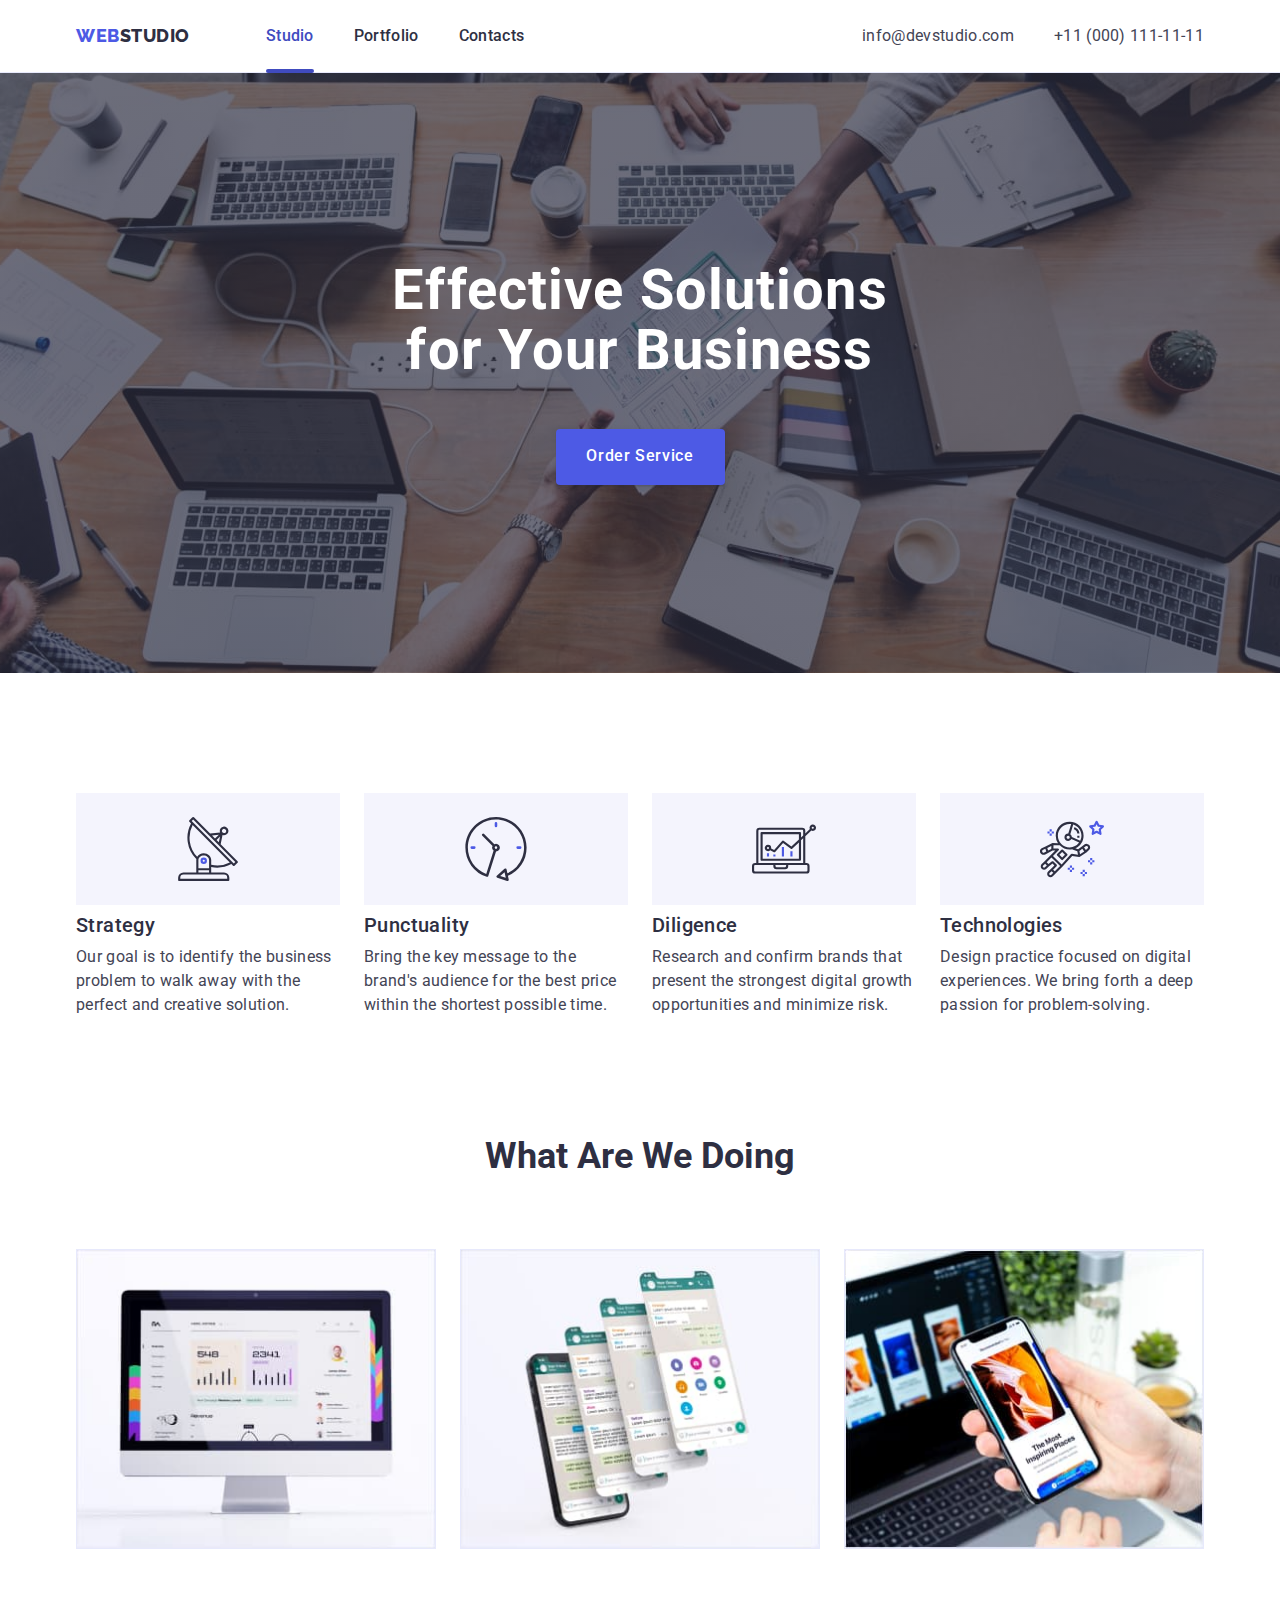
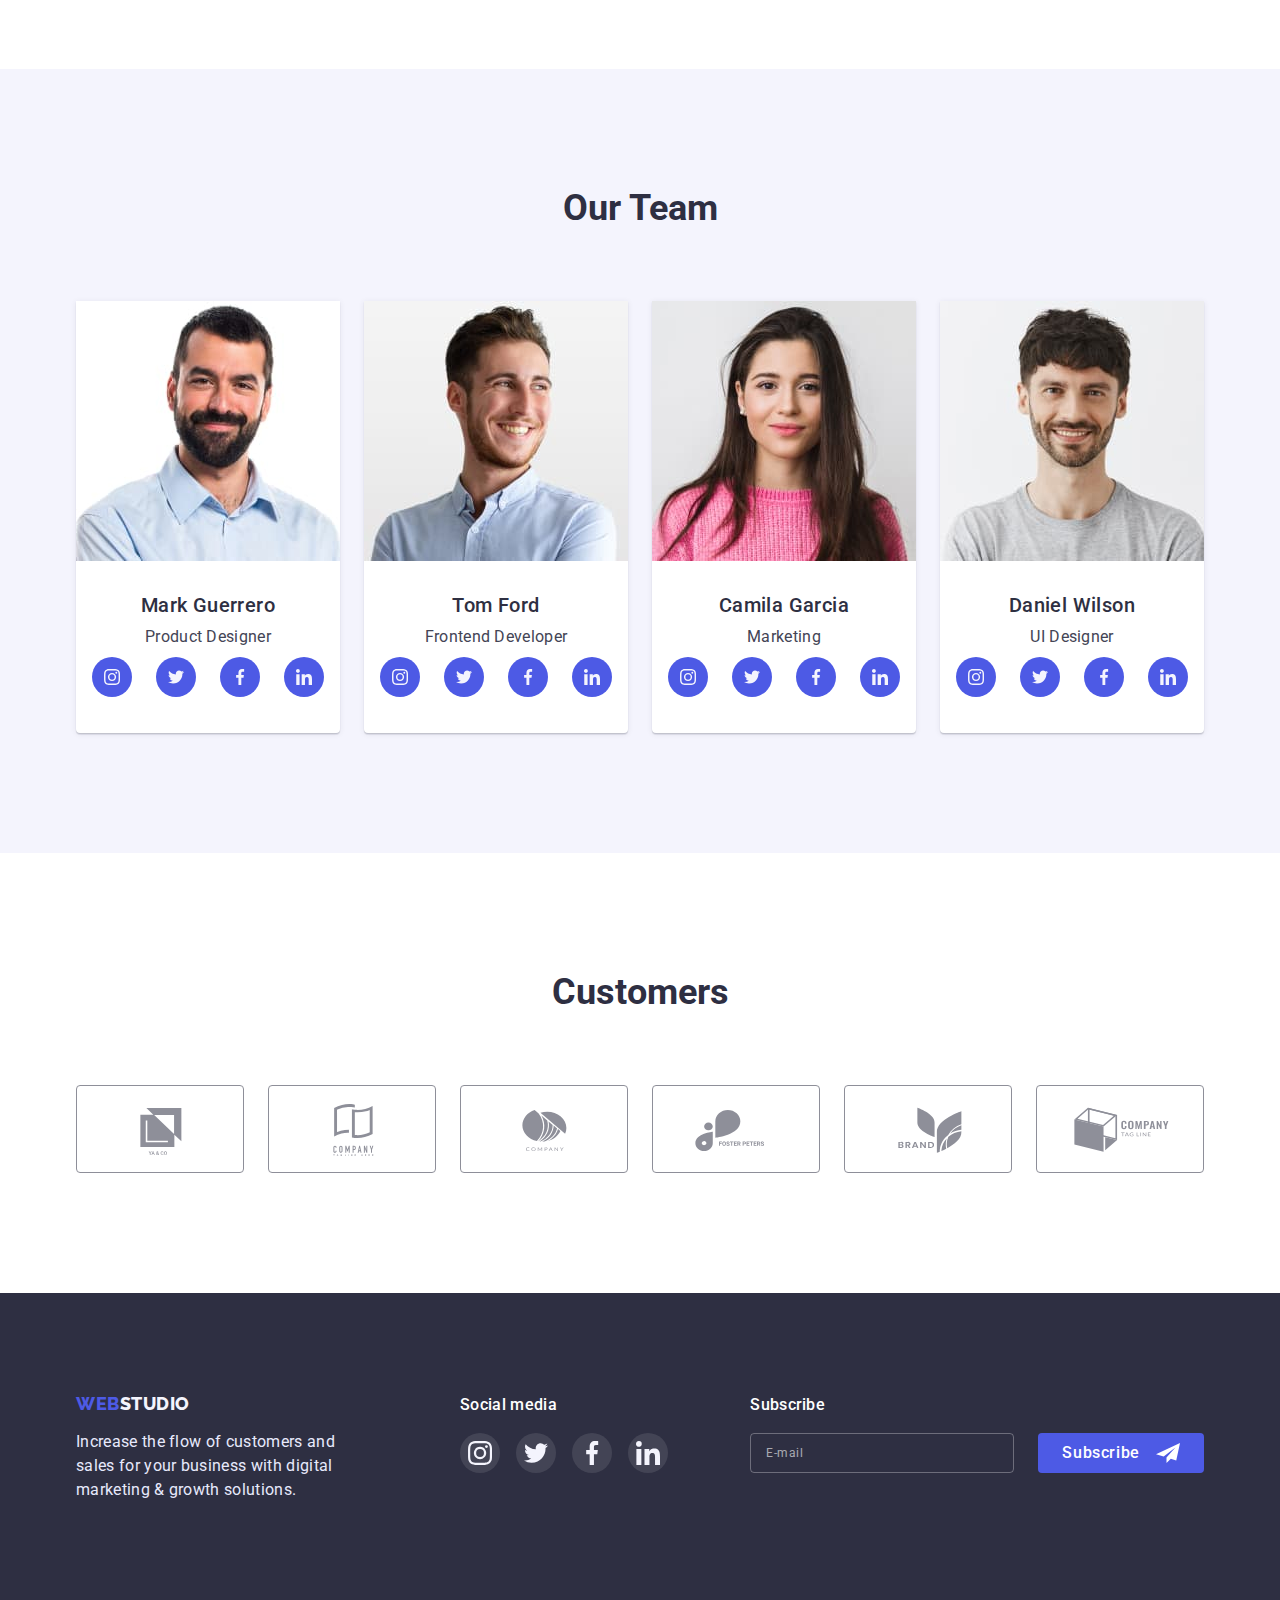
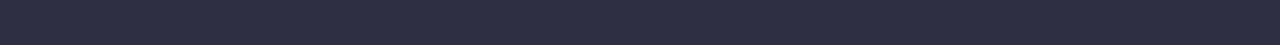
==== commit b3371775: "Adaptation" ====
--- a/index.html
+++ b/index.html
@@ -228,13 +228,24 @@
           <h2 class="section-title">What are we doing</h2>
           <ul class="card-set list">
             <li class="card-item work-item">
-              <img src="./images/computer.jpg" alt="computer" width="360" />
-            </li>
-            <li class="card-item work-item">
-              <img src="./images/phone.jpg" alt="phone" width="360" />
+              <img
+                srcset="./images/computer@2x.jpg 2x"
+                src="./images/computer.jpg"
+                alt="computer"
+                width="360"
+              />
             </li>
             <li class="card-item work-item">
               <img
+                srcset="./images/phone@2x.jpg 2x"
+                src="./images/phone.jpg"
+                alt="phone"
+                width="360"
+              />
+            </li>
+            <li class="card-item work-item">
+              <img
+                srcset="./images/computer-phone@2x.jpg 2x"
                 src="./images/computer-phone.jpg"
                 alt="hand are holding the phone"
                 width="360"
@@ -253,6 +264,7 @@
           <ul class="team-list card-set list">
             <li class="team-item card-item">
               <img
+                srcset="./images/mark-guerrero@2x.jpg 2x"
                 src="./images/mark-guerrero.jpg"
                 alt="Product designer Mark Guerrero"
                 width="264"
@@ -318,6 +330,7 @@
             </li>
             <li class="team-item card-item">
               <img
+                srcset="./images/tom-ford@2x.jpg 2x"
                 src="./images/tom-ford.jpg"
                 alt="Frontend Developer Tom Ford"
                 width="264"
@@ -383,6 +396,7 @@
             </li>
             <li class="team-item card-item">
               <img
+                srcset="./images/camila-garcia@2x.jpg 2x"
                 src="./images/camila-garcia.jpg"
                 alt="Marketing Camila Garcia"
                 width="264"
@@ -448,6 +462,7 @@
             </li>
             <li class="team-item card-item">
               <img
+                srcset="./images/daniel-wilson@2x.jpg 2x"
                 src="./images/daniel-wilson.jpg"
                 alt="UI Designer Daniel Wilson"
                 width="264"
--- a/css/styles.css
+++ b/css/styles.css
@@ -19,6 +19,10 @@
   font-family: "Roboto", sans-serif;
   font-size: 16px;
   font-weight: 400;
+}
+
+body.modal-open {
+  overflow: hidden;
 }
 
 /* ----------------Utilities----------------- */
@@ -281,7 +285,7 @@
 
 .checkbox-icon-wrap {
   position: relative;
-  width: 16px;
+  min-width: 16px;
   height: 16px;
 
   display: inline-block;
@@ -481,6 +485,13 @@
   text-align: center;
 }
 
+.card-list-title {
+  font-weight: 500;
+  font-size: 20px;
+  line-height: 1.2;
+  text-align: start;
+}
+
 /* ------------------Hero----------------------- */
 
 .overlay {
@@ -662,11 +673,6 @@
 
 /* ---------------Footer form-------------- */
 
-/* .footer-form-wrap {
-  display: flex;
-  gap: var(--card-set-gap);
-} */
-
 .footer-form-input {
   width: 264px;
   height: 40px;
@@ -713,6 +719,82 @@
   padding: 8px 24px;
 }
 
+/* ----------------Portfolio----------------- */
+
+.portfolio-section {
+  padding-top: 48px;
+  padding-bottom: 48px;
+}
+
+.filters {
+  display: flex;
+  justify-content: center;
+  margin-bottom: 72px;
+  gap: 24px;
+}
+
+.card-discription {
+  padding-top: 32px;
+  padding-bottom: 32px;
+  padding-left: 16px;
+  padding-right: 16px;
+}
+
+.portfolio-card-text {
+  line-height: 1.5;
+  letter-spacing: 0.02em;
+}
+
+.portfolio-card-link {
+  display: block;
+  color: var(--primary-text-color);
+  text-decoration: none;
+  box-shadow: 0px 1px 6px rgba(46, 47, 66, 0.08);
+
+  transition: box-shadow var(--duration) var(--timing-function);
+}
+
+.portfolio-card-link:hover,
+.portfolio-card-link:focus {
+  box-shadow: 0px 1px 6px rgba(46, 47, 66, 0.08),
+    0px 1px 1px rgba(46, 47, 66, 0.16), 0px 2px 1px rgba(46, 47, 66, 0.08);
+}
+
+/* -----------------Card overlay------------------ */
+
+.portfolio-thumb {
+  position: relative;
+  overflow: hidden;
+}
+
+.portfolio-thumb-text {
+  line-height: 1.5;
+  letter-spacing: 0.02em;
+  color: var(--light-cloud);
+}
+
+.product-overlay {
+  position: absolute;
+  top: 0;
+  left: 0;
+
+  width: 100%;
+  height: 100%;
+  padding-top: 40px;
+  padding-left: 32px;
+  padding-right: 32px;
+
+  background-color: var(--primary-brand);
+
+  transform: translateY(100%);
+  transition: transform var(--duration) var(--timing-function);
+}
+
+.portfolio-card-link:hover .product-overlay,
+.portfolio-card-link:focus .product-overlay {
+  transform: translateY(0);
+}
+
 /* ---------Media: max-width: 767px------------- */
 
 @media screen and (max-width: 767px) {
@@ -747,7 +829,24 @@
   /* --------------Mobile-menu------------------ */
 
   .mobile-menu {
-    min-height: 796;
+    position: fixed;
+    top: 0;
+    left: 50%;
+    transform: translate(-50%);
+    width: 100%;
+    height: 100%;
+    z-index: 1000;
+    background-color: var(--color-white);
+    box-shadow: 0px 2px 1px rgba(46, 47, 66, 0.08),
+      0px 1px 1px rgba(46, 47, 66, 0.16), 0px 1px 6px rgba(46, 47, 66, 0.08);
+    overflow-y: scroll;
+
+    opacity: 0;
+    visibility: hidden;
+    pointer-events: none;
+
+    transition: opacity var(--duration) var(--timing-function),
+      visibility var(--duration) var(--timing-function);
   }
 
   .mobile-menu-container {
@@ -755,10 +854,6 @@
     padding-right: 40px;
     padding-bottom: 40px;
     padding-left: 40px;
-  }
-
-  body.modal-open {
-    overflow: hidden;
   }
 
   .mobile-menu-open {
@@ -767,26 +862,6 @@
     padding: 0;
     height: 22px;
     cursor: pointer;
-  }
-
-  .mobile-menu {
-    position: fixed;
-    top: 0;
-    left: 0;
-    z-index: 1000;
-    width: 100%;
-    height: 100%;
-    background-color: var(--color-white);
-    box-shadow: 0px 2px 1px rgba(46, 47, 66, 0.08),
-      0px 1px 1px rgba(46, 47, 66, 0.16), 0px 1px 6px rgba(46, 47, 66, 0.08);
-    overflow-y: scroll;
-
-    opacity: 0;
-    visibility: hidden;
-    pointer-events: none;
-
-    transition: opacity var(--duration) var(--timing-function),
-      visibility var(--duration) var(--timing-function);
   }
 
   .mobile-menu.is-open {
@@ -905,6 +980,18 @@
   .footer-title {
     text-align: center;
   }
+
+  /* -------------Portfolio--------------- */
+
+  .filters {
+    flex-wrap: wrap;
+    justify-content: start;
+    row-gap: 16px;
+  }
+
+  .button.secondary {
+    padding: 8px 16px;
+  }
 }
 /* ----------------Max-width: 415px--------------- */
 
@@ -936,6 +1023,12 @@
     font-weight: 500;
     line-height: 1.5;
     letter-spacing: 0.02em;
+  }
+
+  /* ---------------Mobile menu----------- */
+
+  .mobile-menu {
+    width: 480px;
   }
 }
 
@@ -1129,6 +1222,13 @@
   .footer-logo {
     margin-right: 24px;
   }
+
+  /* -------------Portfolio---------- */
+
+  .portfolio-section {
+    padding-top: 64px;
+    padding-bottom: 96px;
+  }
 }
 
 /* --------------DESCTOP------------ */
@@ -1255,4 +1355,11 @@
   .footer-logo {
     margin-right: 120px;
   }
-}
+
+  /* ------------------Portfolio------------- */
+
+  .portfolio-section {
+    padding-top: 96px;
+    padding-bottom: 120px;
+  }
+}
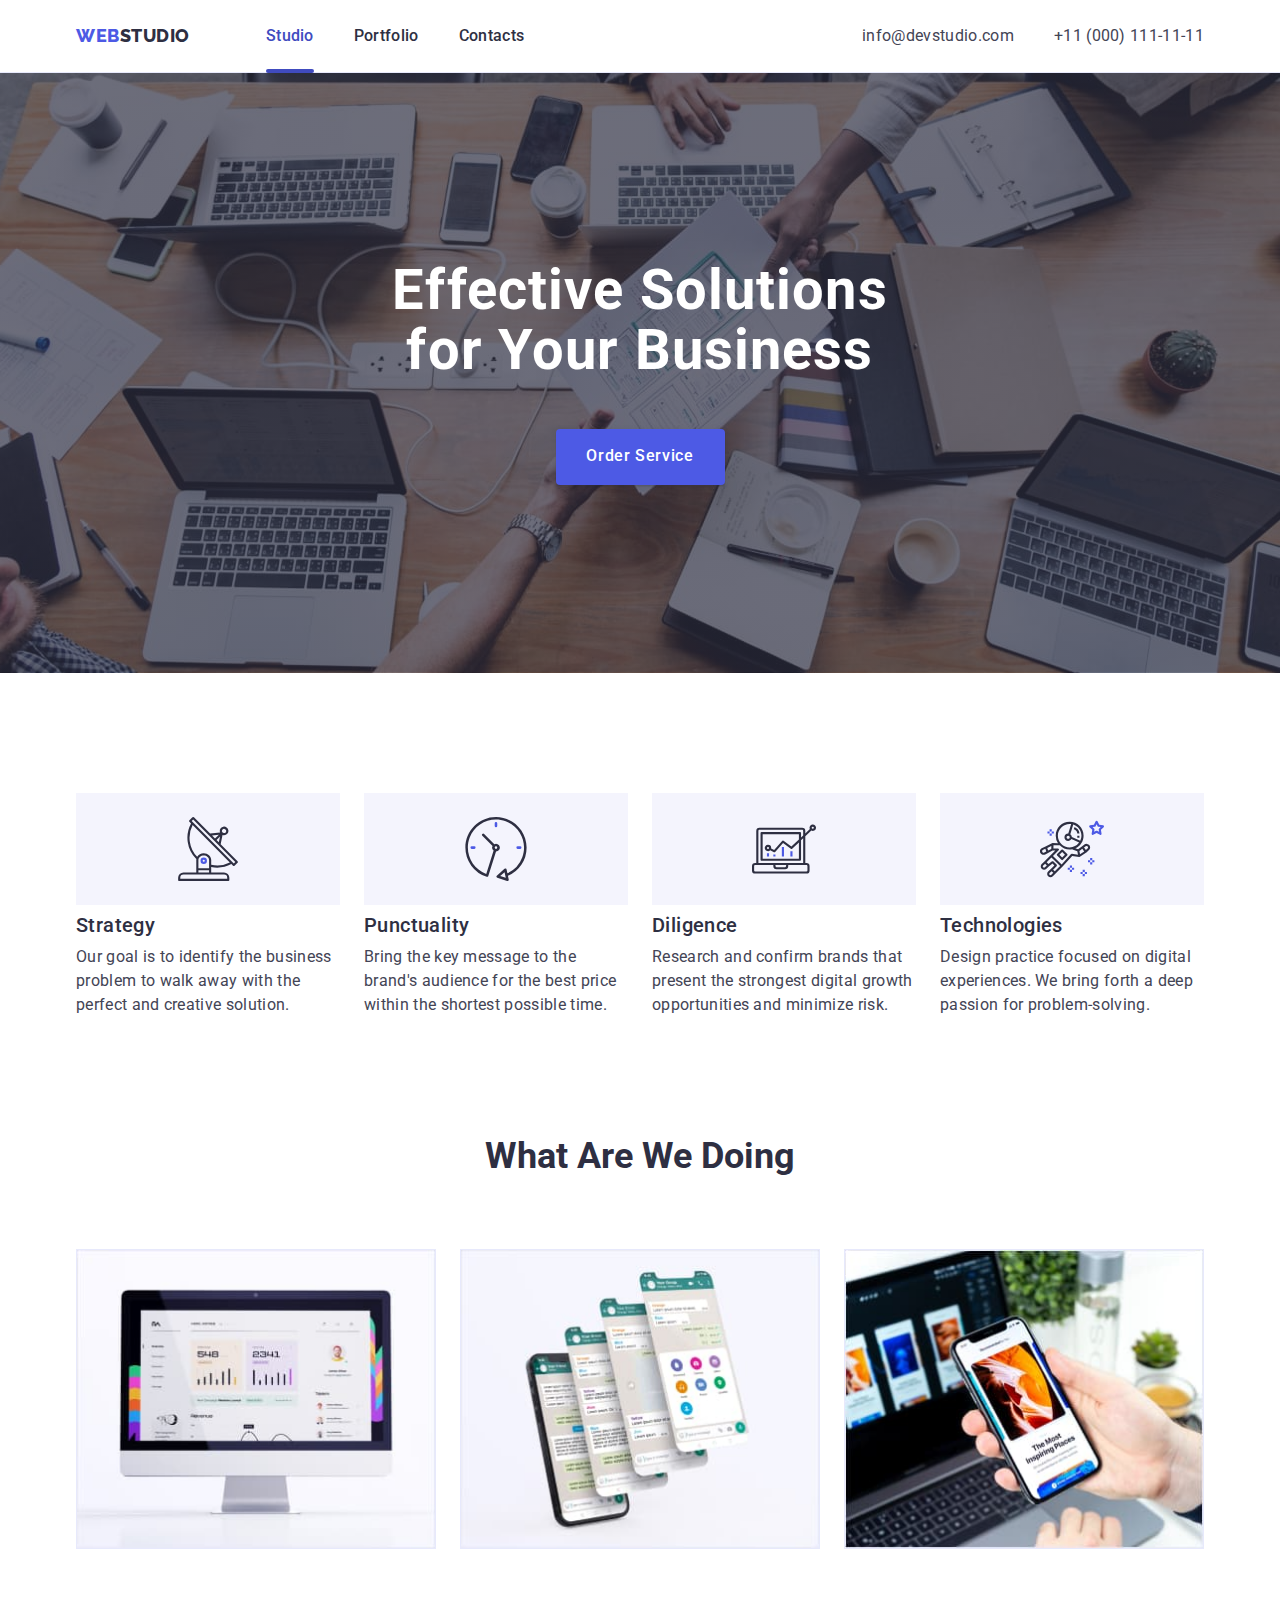
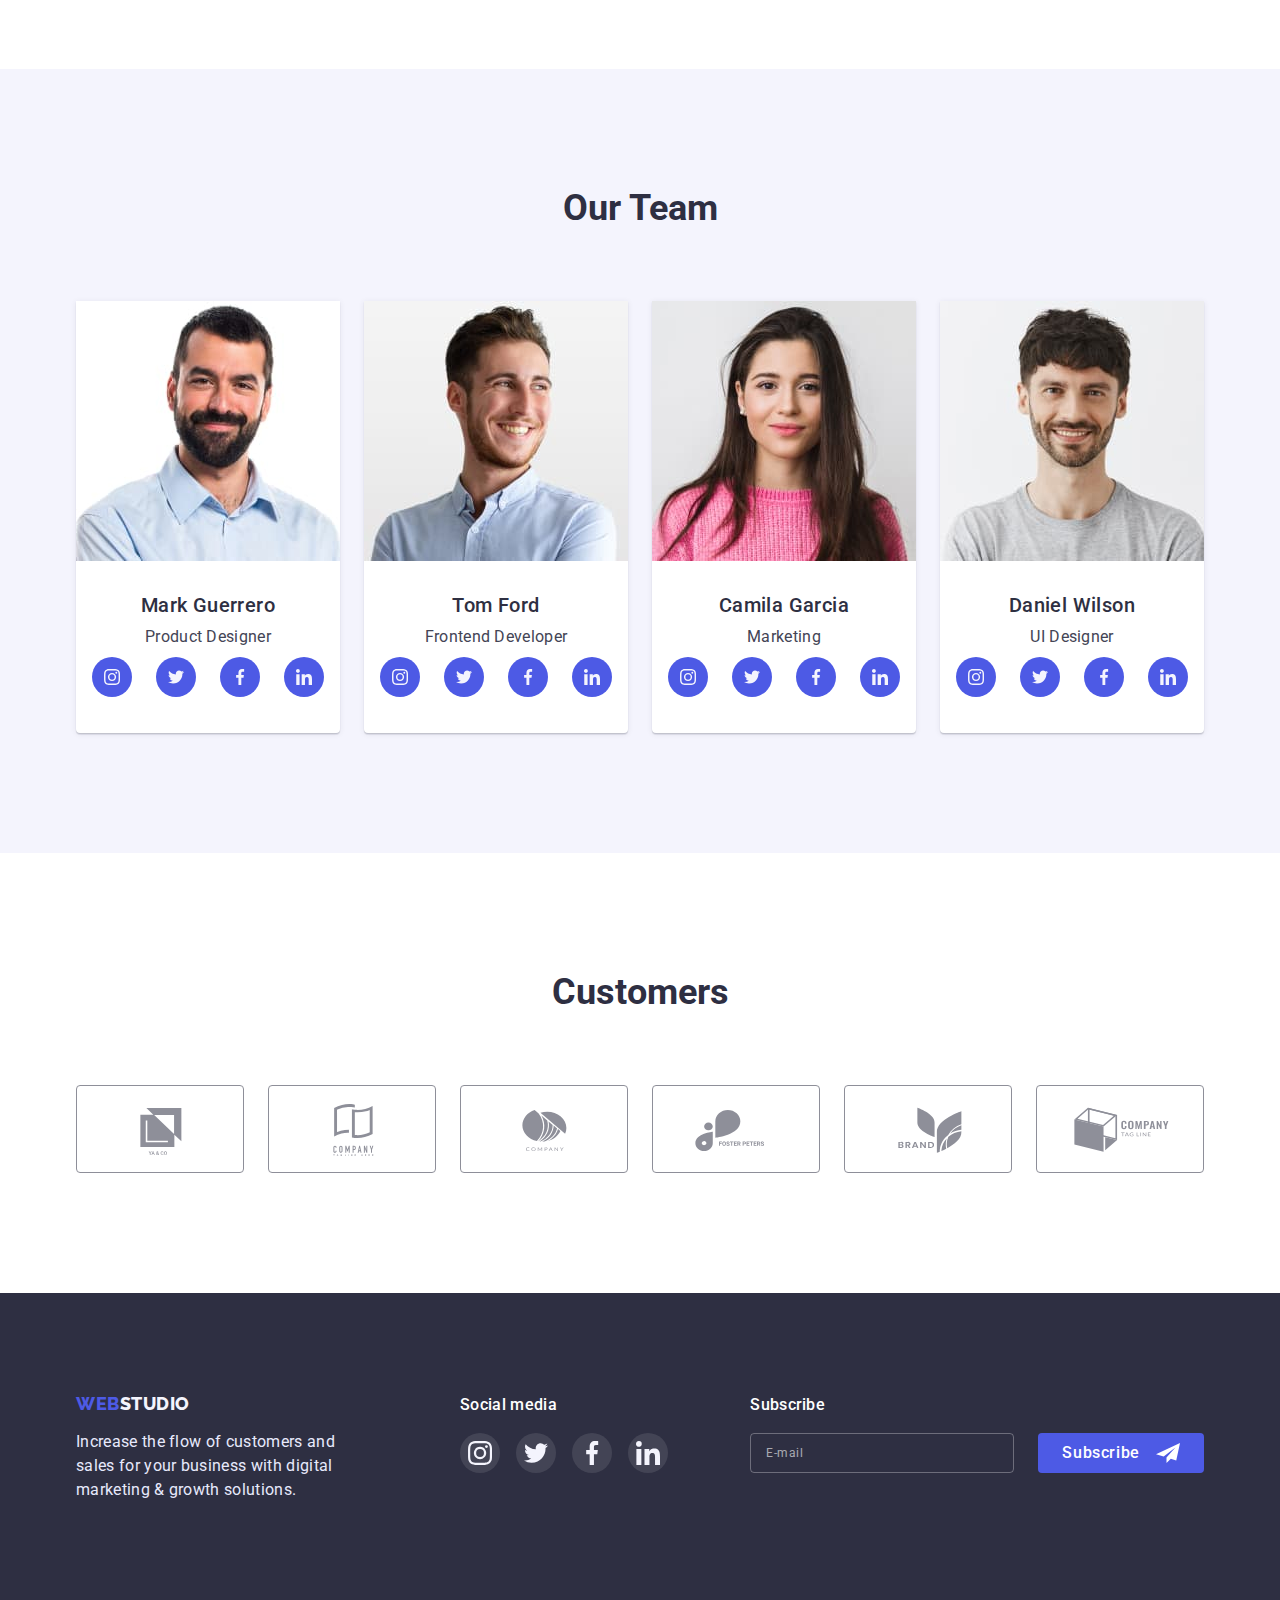
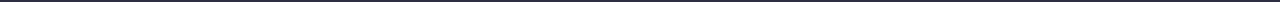
==== commit 3df20b0d: "Color of input" ====
--- a/index.html
+++ b/index.html
@@ -55,7 +55,8 @@
         </ul>
       </div>
 
-      <!------------------Mobile-menu--------------- -->
+      <!-- Modal-menu -->
+
       <div class="mobile-menu" data-menu>
         <div class="mobile-menu-container">
           <button type="button" class="close-btn" data-menu-close>
@@ -63,6 +64,7 @@
               <use href="./images/icons.svg#icon-close-btn"></use>
             </svg>
           </button>
+
           <nav class="mobile-menu-nav">
             <ul class="mobile-menu-list list">
               <li class="mobile-menu-item">
@@ -80,72 +82,78 @@
               </li>
             </ul>
           </nav>
-          <ul class="mobile-menu-contacts list">
-            <li class="mobile-menu-contacts-item">
-              <a href="tel:+110001111111" class="mobile-menu-tel link"
-                >+11 (000) 111-11-11</a
-              >
-            </li>
-            <li class="mobile-menu-contacts-item">
-              <a href="mailto:info@devstudio.com" class="mobile-menu-mail link">
-                info@devstudio.com</a
-              >
-            </li>
-          </ul>
-          <ul class="mobile-menu-socials list">
-            <li class="mobile-menu-socials-list">
-              <a
-                href=""
-                class="social-link icon-social-link"
-                aria-label="Instagram"
-                rel="noopener noreferrer nofollow"
-                target="_blank"
-              >
-                <svg width="16" height="16">
-                  <use href="./images/icons.svg#icon-instagram"></use>
-                </svg>
-              </a>
-            </li>
-            <li class="mobile-menu-socials-list">
-              <a
-                href=""
-                class="social-link icon-social-link"
-                aria-label="Twitter"
-                rel="noopener noreferrer nofollow"
-                target="_blank"
-              >
-                <svg width="16" height="16">
-                  <use href="./images/icons.svg#icon-twitter"></use>
-                </svg>
-              </a>
-            </li>
-            <li class="mobile-menu-socials-list">
-              <a
-                href=""
-                class="social-link icon-social-link"
-                aria-label="Facebook"
-                rel="noopener noreferrer nofollow"
-                target="_blank"
-              >
-                <svg width="16" height="16">
-                  <use href="./images/icons.svg#icon-facebook"></use>
-                </svg>
-              </a>
-            </li>
-            <li class="mobile-menu-socials-list">
-              <a
-                href=""
-                class="social-link icon-social-link"
-                aria-label="Linkedin"
-                rel="noopener noreferrer nofollow"
-                target="_blank"
-              >
-                <svg width="16" height="16">
-                  <use href="./images/icons.svg#icon-linkedin"></use>
-                </svg>
-              </a>
-            </li>
-          </ul>
+          <div class="contacts-wrap">
+            <ul class="mobile-menu-contacts list">
+              <li class="mobile-menu-contacts-item">
+                <a href="tel:+110001111111" class="mobile-menu-tel link"
+                  >+11 (000) 111-11-11</a
+                >
+              </li>
+              <li class="mobile-menu-contacts-item">
+                <a
+                  href="mailto:info@devstudio.com"
+                  class="mobile-menu-mail link"
+                >
+                  info@devstudio.com</a
+                >
+              </li>
+            </ul>
+
+            <ul class="mobile-menu-socials list">
+              <li class="mobile-menu-socials-list">
+                <a
+                  href=""
+                  class="social-link icon-social-link"
+                  aria-label="Instagram"
+                  rel="noopener noreferrer nofollow"
+                  target="_blank"
+                >
+                  <svg width="16" height="16">
+                    <use href="./images/icons.svg#icon-instagram"></use>
+                  </svg>
+                </a>
+              </li>
+              <li class="mobile-menu-socials-list">
+                <a
+                  href=""
+                  class="social-link icon-social-link"
+                  aria-label="Twitter"
+                  rel="noopener noreferrer nofollow"
+                  target="_blank"
+                >
+                  <svg width="16" height="16">
+                    <use href="./images/icons.svg#icon-twitter"></use>
+                  </svg>
+                </a>
+              </li>
+              <li class="mobile-menu-socials-list">
+                <a
+                  href=""
+                  class="social-link icon-social-link"
+                  aria-label="Facebook"
+                  rel="noopener noreferrer nofollow"
+                  target="_blank"
+                >
+                  <svg width="16" height="16">
+                    <use href="./images/icons.svg#icon-facebook"></use>
+                  </svg>
+                </a>
+              </li>
+              <li class="mobile-menu-socials-list">
+                <a
+                  href=""
+                  class="social-link icon-social-link"
+                  aria-label="Linkedin"
+                  rel="noopener noreferrer nofollow"
+                  target="_blank"
+                >
+                  <svg width="16" height="16">
+                    <use href="./images/icons.svg#icon-linkedin"></use>
+                  </svg>
+                </a>
+              </li>
+            </ul>
+          </div>
         </div>
       </div>
     </header>
@@ -258,7 +266,7 @@
       <!-- Our team -->
 
       <section class="our-team-section section team-background">
-        <div class="container">
+        <div class="container container-tablet">
           <h2 class="section-title">Our Team</h2>
 
           <ul class="team-list card-set list">
@@ -533,7 +541,7 @@
       <!-- Customers -->
 
       <section class="section">
-        <div class="container">
+        <div class="container container-tablet">
           <h2 class="section-title">Customers</h2>
           <ul class="customer-card-list card-set list">
             <li class="customers-list card-item">
@@ -621,7 +629,7 @@
 
     <!-- Footer -->
     <footer class="footer background section">
-      <div class="container footer-container">
+      <div class="container footer-container container-tablet">
         <div class="footer-center">
           <div class="footer-logo">
             <a href="./index.html" class="logo"><span>web</span>studio</a>
--- a/css/styles.css
+++ b/css/styles.css
@@ -105,6 +105,7 @@
   left: 0;
   width: 100%;
   height: 100%;
+  overflow-y: scroll;
   background-color: rgba(46, 47, 66, 0.4);
 
   opacity: 1;
@@ -210,6 +211,7 @@
   height: 40px;
   font-size: 12px;
   border: 1px solid rgba(33, 33, 33, 0.2);
+  background-color: transparent;
   color: var(--primary-text-color);
   border-radius: 4px;
   padding-left: 38px;
@@ -243,6 +245,7 @@
   height: 120px;
   font-size: 12px;
   border: 1px solid rgba(33, 33, 33, 0.2);
+  background-color: transparent;
   border-radius: 4px;
   padding: 8px 16px;
   outline: none;
@@ -540,6 +543,15 @@
   }
 }
 
+/* -----------------Benefits-------------- */
+
+.benefits-text {
+  font-weight: 500;
+  font-size: 16px;
+  line-height: 1.5;
+  letter-spacing: 0.02em;
+}
+
 /* ---------------Our team---------- */
 
 .team-background {
@@ -643,10 +655,6 @@
 }
 
 /* --------------Footer social media---------------- */
-
-.footer-socials {
-  margin-bottom: 72px;
-}
 
 .footer-title {
   font-weight: 500;
@@ -798,6 +806,10 @@
 /* ---------Media: max-width: 767px------------- */
 
 @media screen and (max-width: 767px) {
+  body.menu-open {
+    overflow: hidden;
+  }
+
   /*-------------------Header------------ */
 
   .header-page {
@@ -850,6 +862,10 @@
   }
 
   .mobile-menu-container {
+    display: flex;
+    flex-direction: column;
+    min-height: 796px;
+    justify-content: space-between;
     padding-top: 80px;
     padding-right: 40px;
     padding-bottom: 40px;
@@ -872,12 +888,12 @@
 
   /* ---------------Mobile-menu-content------------- */
 
-  .mobile-menu-nav {
-    margin-bottom: 284px;
-  }
-
   .mobile-menu-item:not(:last-child) {
     margin-bottom: 40px;
+  }
+
+  .mobile-menu-link.active {
+    color: var(--primary-button-hover);
   }
 
   .mobile-menu-link {
@@ -922,13 +938,17 @@
     margin-bottom: 48px;
   }
 
-  /* -----------------Mobile benefits 767px--------------- */
+  /* -----------------Mobile benefits--------------- */
 
   .benefits-icon {
     display: none;
   }
 
   .benefits-item:not(:last-child) {
+    margin-bottom: 72px;
+  }
+
+  .footer-socials {
     margin-bottom: 72px;
   }
 
@@ -955,6 +975,7 @@
     display: flex;
     flex-wrap: wrap;
     gap: 16px;
+    row-gap: 72px;
   }
 
   .customers-list {
@@ -962,6 +983,10 @@
   }
 
   /* -----------------Footer------------- */
+
+  .footer-socials {
+    margin-bottom: 72px;
+  }
 
   .footer-container {
     flex-direction: column;
@@ -992,6 +1017,16 @@
   .button.secondary {
     padding: 8px 16px;
   }
+
+  .portfolio-card-item:not(:last-child) {
+    margin-bottom: 48px;
+  }
+
+  .portfolio-card-list {
+    display: flex;
+    flex-direction: column;
+    align-items: center;
+  }
 }
 /* ----------------Max-width: 415px--------------- */
 
@@ -1016,20 +1051,6 @@
   .container {
     width: 480px;
   }
-
-  /*----------------Mobile benefits 480px-------- */
-
-  .benefits-text {
-    font-weight: 500;
-    line-height: 1.5;
-    letter-spacing: 0.02em;
-  }
-
-  /* ---------------Mobile menu----------- */
-
-  .mobile-menu {
-    width: 480px;
-  }
 }
 
 /* --------------TABLET------------ */
@@ -1037,6 +1058,16 @@
 @media screen and (min-width: 768px) {
   .container {
     width: 766px;
+  }
+
+  .container-tablet {
+    width: 582px;
+  }
+
+  .card-set {
+    display: flex;
+    flex-wrap: wrap;
+    gap: var(--card-set-gap);
   }
 
   .mobile-menu {
@@ -1111,8 +1142,9 @@
   .contacts-link {
     color: var(--primary-text-color);
     text-decoration: none;
-    line-height: 1.5;
-    letter-spacing: 0.02em;
+    font-size: 12px;
+    line-height: 1.33;
+    letter-spacing: 0.04em;
 
     transition: color var(--duration) var(--timing-function);
   }
@@ -1159,21 +1191,18 @@
     display: none;
   }
 
-  .card-set {
-    display: flex;
-    flex-wrap: wrap;
-    gap: var(--card-set-gap);
-    row-gap: 64px;
-  }
-
-  .card-item {
-    width: calc((100% - 24px) / 2);
-  }
-
   .benefits-list-title {
     text-align: start;
   }
 
+  .benefits-list {
+    row-gap: 72px;
+  }
+
+  .benefits-item {
+    width: calc((100% - 24px) / 2);
+  }
+
   /* ------------What are we doing----------- */
 
   .works {
@@ -1183,18 +1212,13 @@
   /* ------------Our team----------------- */
 
   .team-list {
-    justify-content: center;
-  }
-
-  .team-item {
-    width: 264px;
+    row-gap: 64px;
   }
 
   /* -----------------Customers-------------- */
 
   .customer-card-list {
     row-gap: 72px;
-    justify-content: center;
   }
 
   .customers-list {
@@ -1205,8 +1229,15 @@
 
   @media screen and (min-width: 768px) and (max-width: 1199px) {
     .footer-container {
-      padding-left: 108px;
       flex-wrap: wrap;
+    }
+
+    .footer-form {
+      margin-top: 72px;
+    }
+
+    .contacts-item:first-child {
+      margin-bottom: 4px;
     }
   }
 
@@ -1238,6 +1269,14 @@
     width: 1158px;
   }
 
+  .card-set {
+    row-gap: 48px;
+  }
+
+  .card-item {
+    width: calc((100% - 48px) / 3);
+  }
+
   /* ---------------Header-------------- */
 
   .logo {
@@ -1246,6 +1285,12 @@
 
   .contacts {
     display: flex;
+  }
+
+  .contacts-link {
+    font-size: 16px;
+    line-height: 1.5;
+    letter-spacing: 0.02em;
   }
 
   .contacts-item:not(:last-child) {
@@ -1295,7 +1340,7 @@
     padding-bottom: 120px;
   }
 
-  .card-item {
+  .benefits-item {
     width: calc((100% - 72px) / 4);
   }
 
@@ -1331,6 +1376,12 @@
     border: 1px solid #e7e9fc;
   }
 
+  /* --------------Our team------------ */
+
+  .team-item {
+    width: calc((100% - 72px) / 4);
+  }
+
   /* ------------Customers----------- */
 
   .customers-list {
